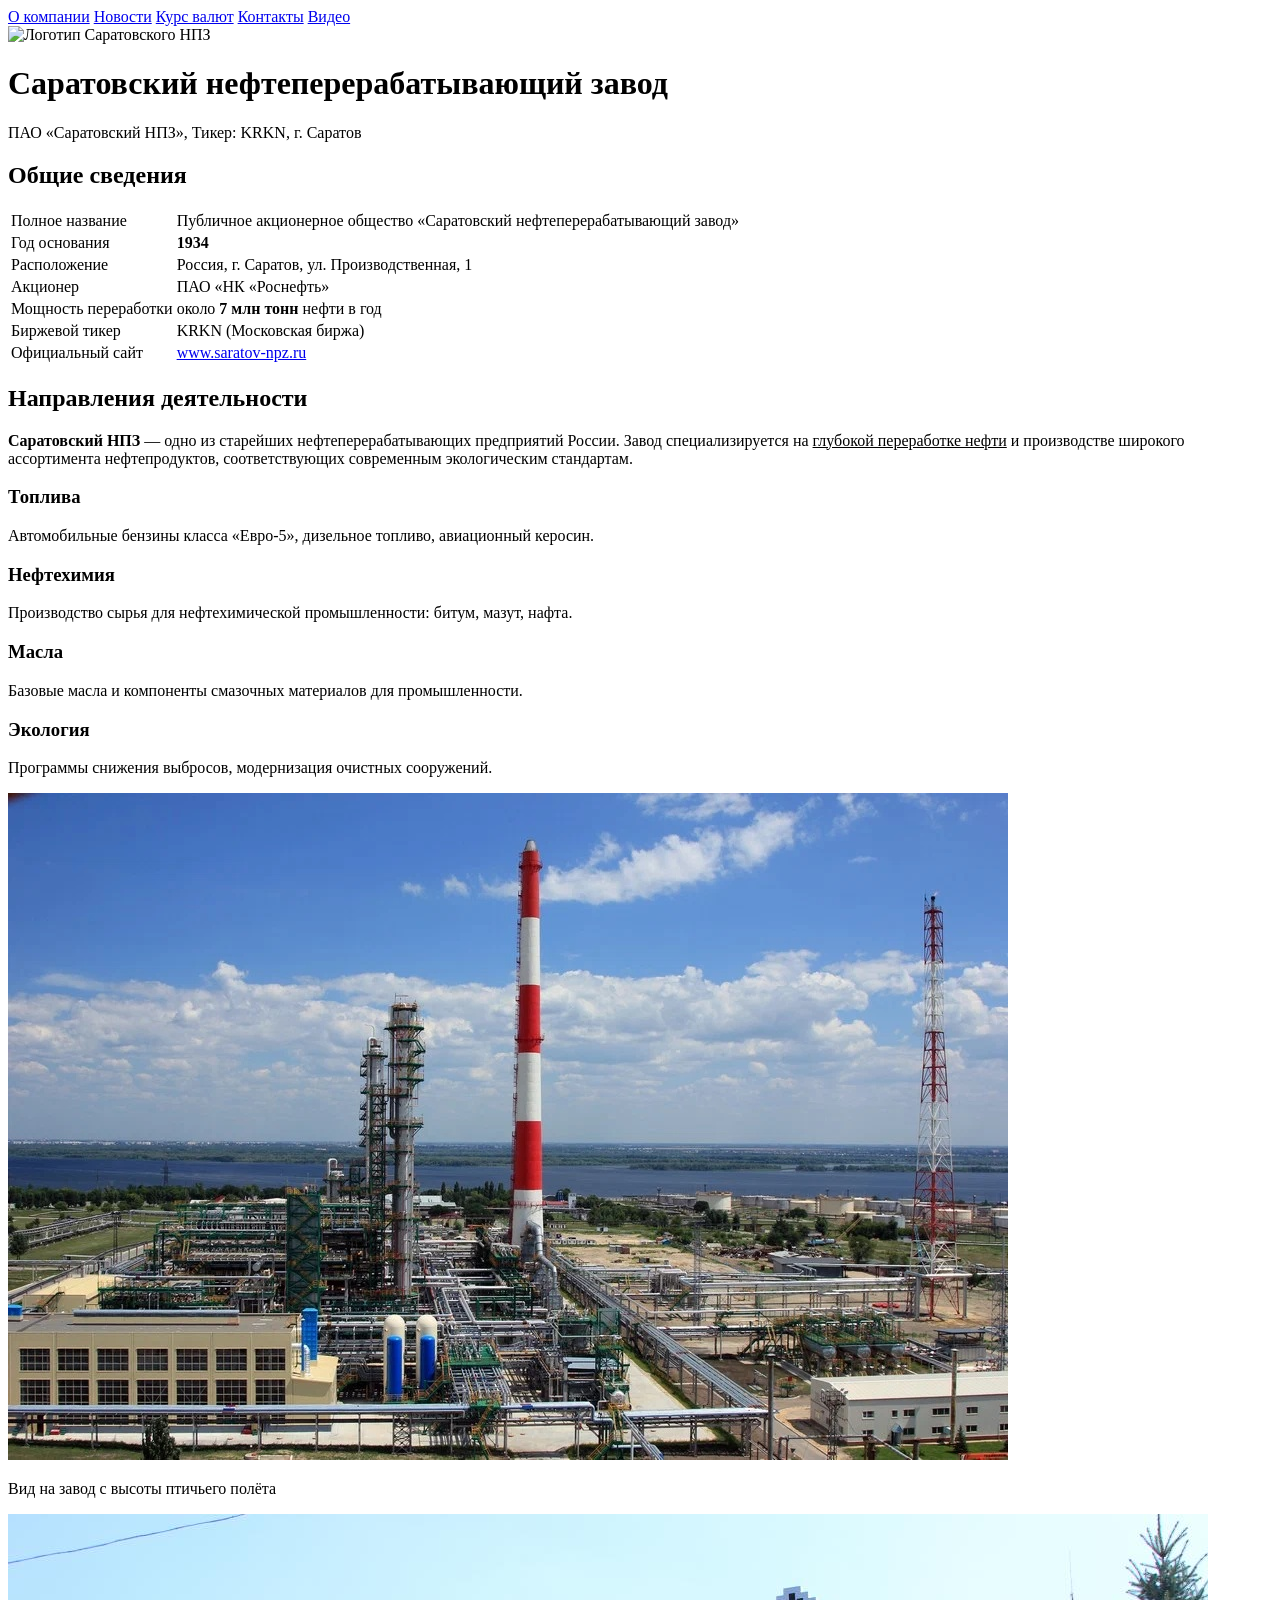
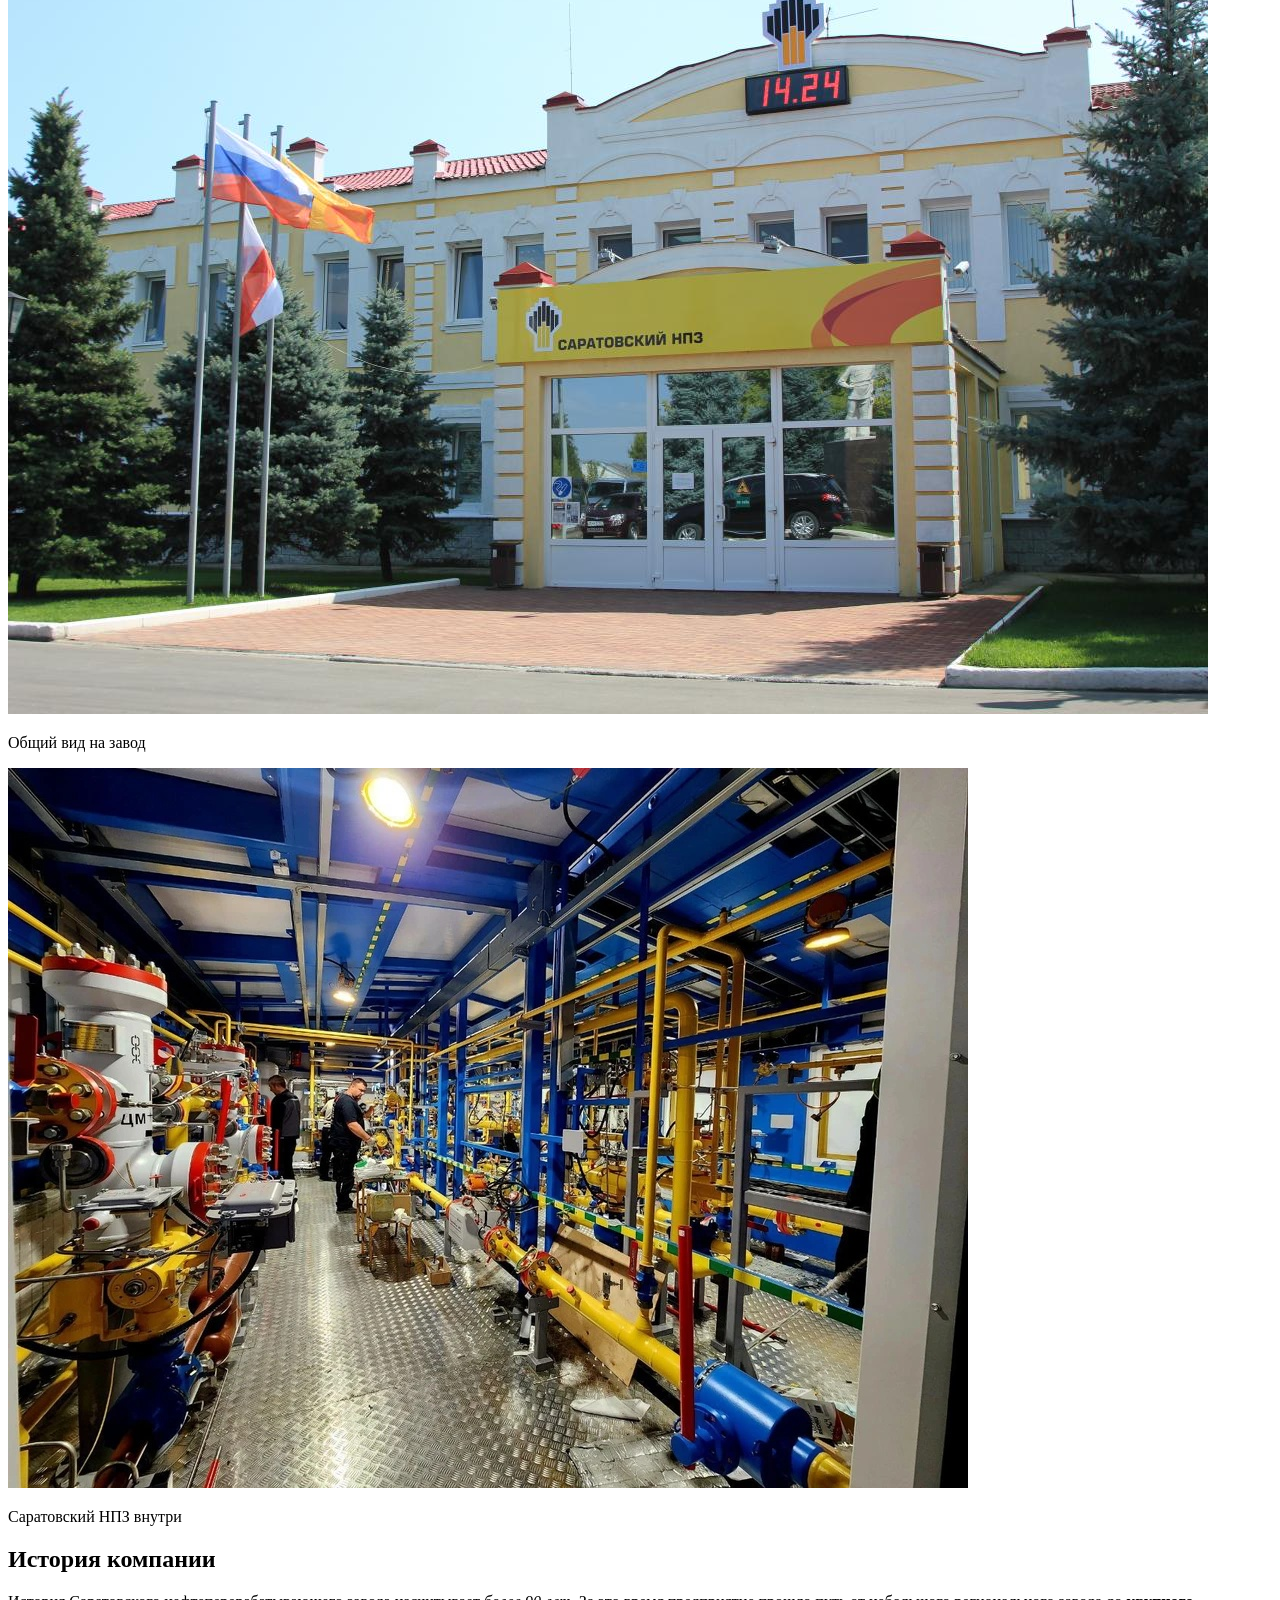
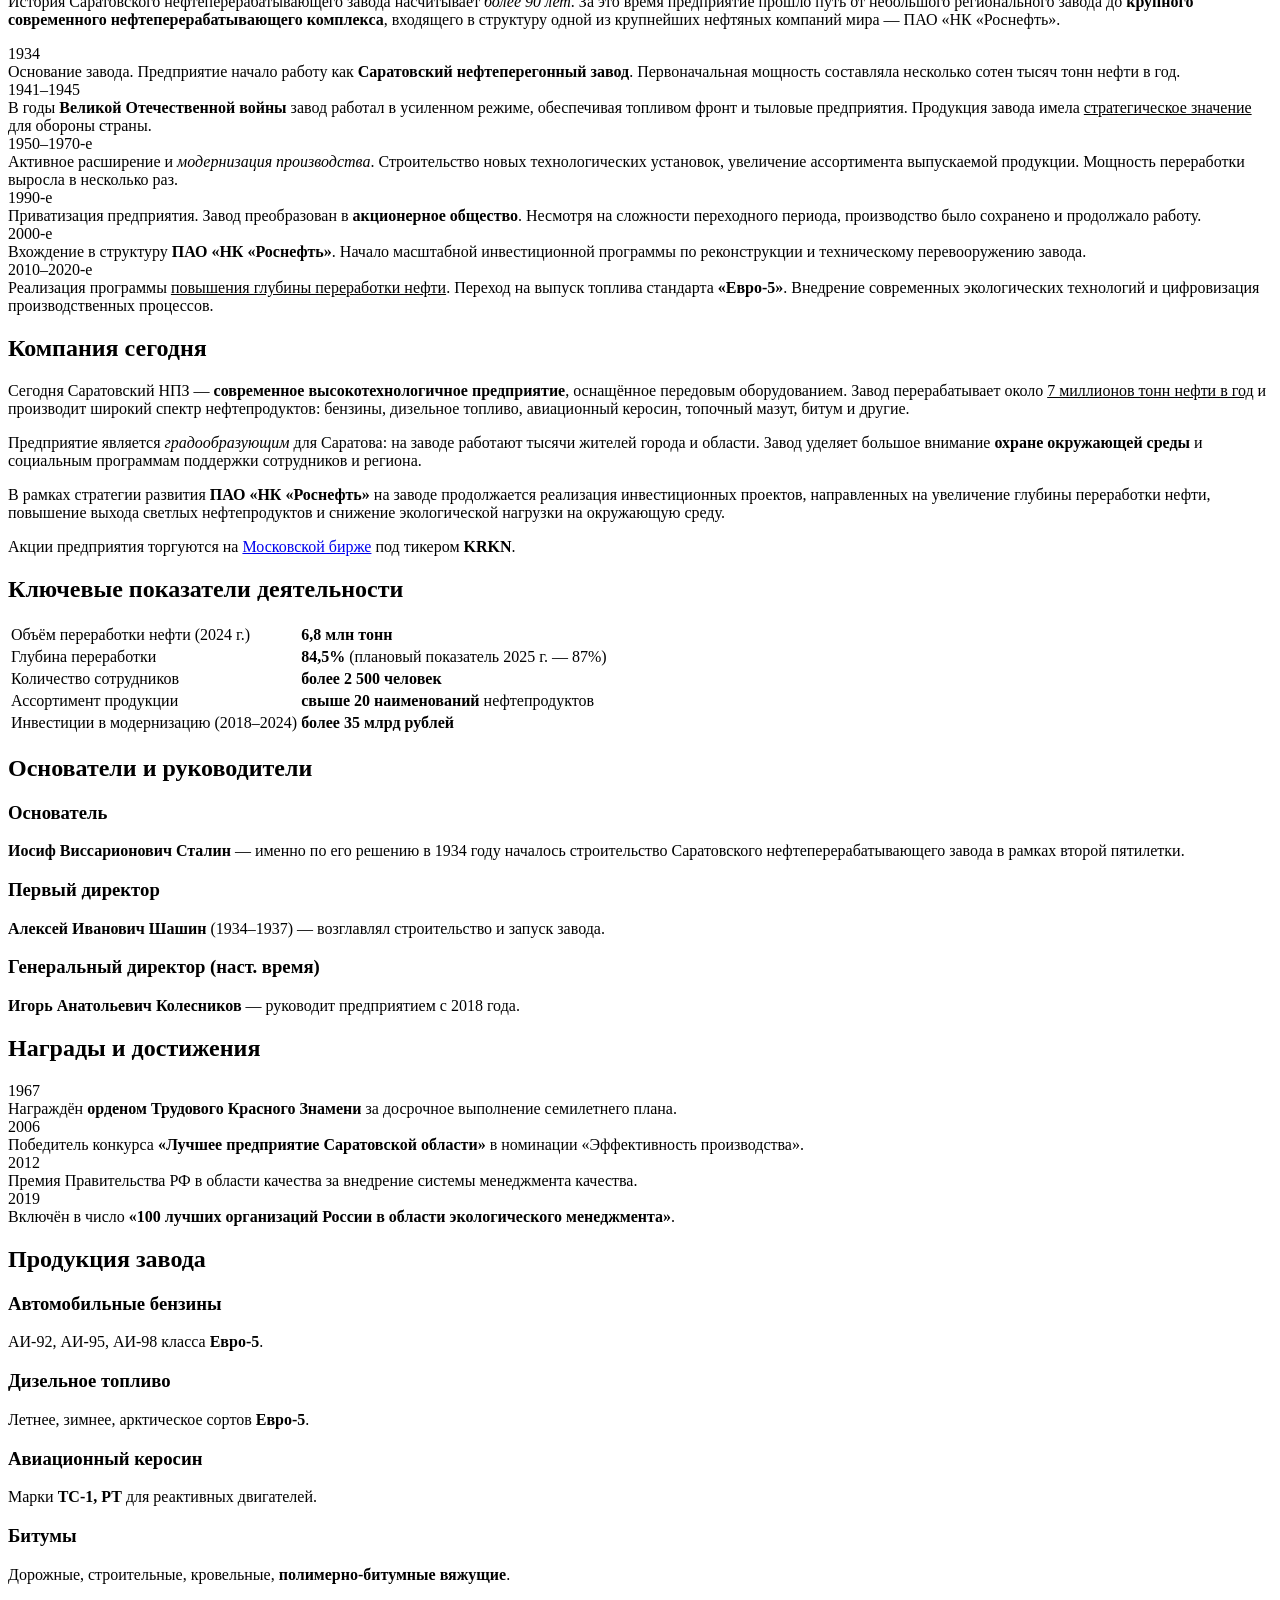
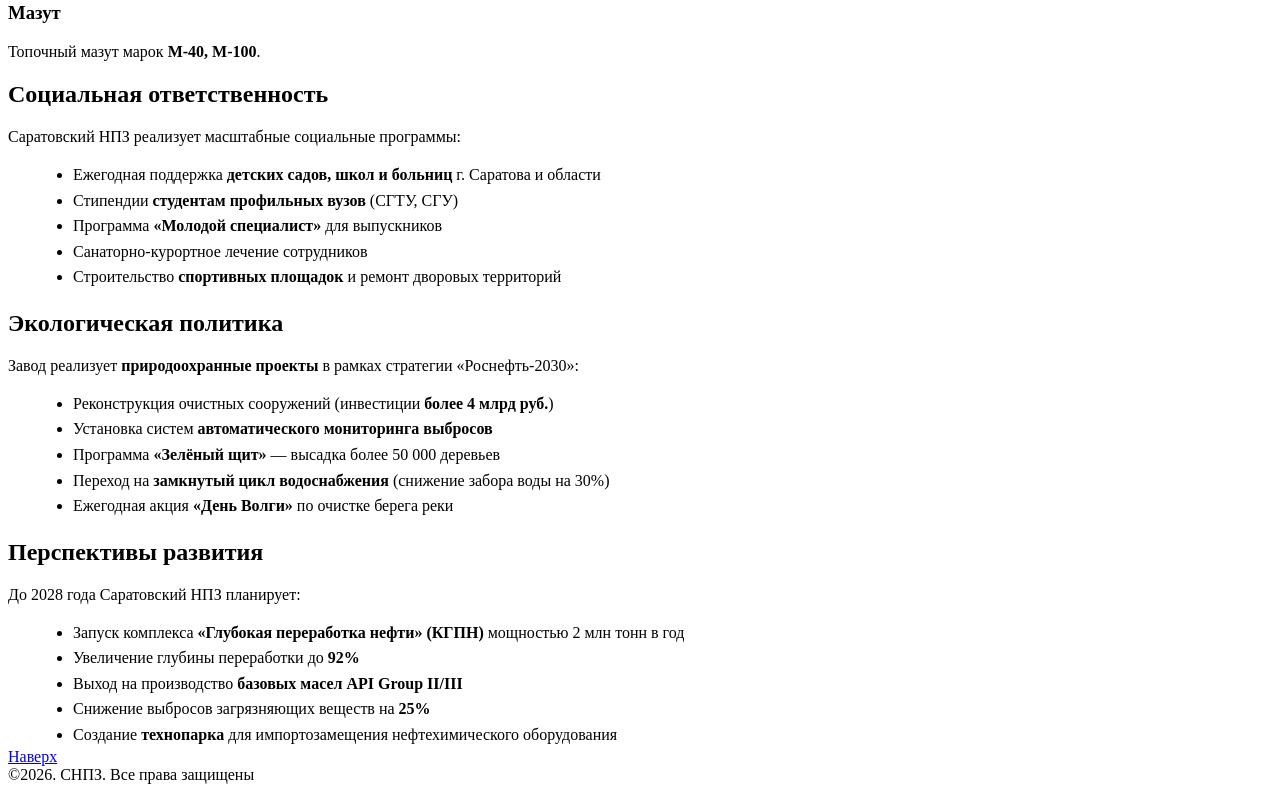
==== index.html @ afb27541 "Страницы 'О компании'" ====
<!DOCTYPE html>
<html lang="ru">
<head>
    <meta charset="UTF-8">
    <meta name="viewport" content="width=device-width, initial-scale=1.0">
    <title>О компании | Саратовский НПЗ</title>
    <link rel="stylesheet" href="main.css">
    <link rel="shortcut icon" href="favicon.ico" type="image/x-icon">
    <link rel="icon" href="favicon-32x32.png">
    <link rel="icon" href="favicon-16x16.png">
</head>
<body>


<div class="page-wrapper">

    <nav>
        <a href="inform.html" class="active">О компании</a>
        <a href="news.html">Новости</a>
        <a href="currency.html">Курс валют</a>
        <a href="contacts.html">Контакты</a>
        <a href="video.html">Видео</a>
    </nav>

    <main>

        <div class="company-header">
            <div class="company-logo">
                <img src="https://avatars.mds.yandex.net/i?id=41784bd612f08b813d666ed66da9bac9_l-5333619-images-thumbs&n=13" alt="Логотип Саратовского НПЗ">
            </div>
            <div class="company-title">
                <h1>Саратовский нефтеперерабатывающий завод</h1>
                <p>ПАО «Саратовский НПЗ», Тикер: KRKN, г. Саратов</p>
            </div>
        </div>

        <section>
            <h2>Общие сведения</h2>
            <table class="facts-table">
                <tr>
                    <td>Полное название</td>
                    <td>Публичное акционерное общество «Саратовский нефтеперерабатывающий завод»</td>
                </tr>
                <tr>
                    <td>Год основания</td>
                    <td><strong>1934</strong></td>
                </tr>
                <tr>
                    <td>Расположение</td>
                    <td>Россия, г. Саратов, ул. Производственная, 1</td>
                </tr>
                <tr>
                    <td>Акционер</td>
                    <td>ПАО «НК «Роснефть»</td>
                </tr>
                <tr>
                    <td>Мощность переработки</td>
                    <td>около <strong>7 млн тонн</strong> нефти в год</td>
                </tr>
                <tr>
                    <td>Биржевой тикер</td>
                    <td>KRKN (Московская биржа)</td>
                </tr>
                <tr>
                    <td>Официальный сайт</td>
                    <td><a class="text-link" href="https://www.saratov-npz.ru/" target="_blank">www.saratov-npz.ru</a></td>
                </tr>
            </table>
        </section>

        <section>
            <h2>Направления деятельности</h2>
            <p>
                <strong>Саратовский НПЗ</strong> — одно из старейших нефтеперерабатывающих предприятий России.
                Завод специализируется на <u>глубокой переработке нефти</u> и производстве широкого
                ассортимента нефтепродуктов, соответствующих современным экологическим стандартам.
            </p>
            <div class="directions">
                <div class="direction-card">
                    <h3>Топлива</h3>
                    <p>Автомобильные бензины класса «Евро-5», дизельное топливо, авиационный керосин.</p>
                </div>
                <div class="direction-card">
                    <h3>Нефтехимия</h3>
                    <p>Производство сырья для нефтехимической промышленности: битум, мазут, нафта.</p>
                </div>
                <div class="direction-card">
                    <h3>Масла</h3>
                    <p>Базовые масла и компоненты смазочных материалов для промышленности.</p>
                </div>
                <div class="direction-card">
                    <h3>Экология</h3>
                    <p>Программы снижения выбросов, модернизация очистных сооружений.</p>
                </div>
            </div>
        </section>

        <div class="photo-row">
            <div class="photo-placeholder">
                <img src="вид_на_завод.jpg" alt="Вид на завод с высоты птичьего полёта">
                <p>Вид на завод с высоты птичьего полёта</p>
            </div>
            <div class="photo-placeholder">
                <img src="общий_вид_на_завод.jpg" alt="Общий вид на завод">
                <p>Общий вид на завод</p>
            </div>
            <div class="photo-placeholder">
                <img src="НПЗ_внутри.jpg" alt="Саратовский НПЗ внутри">
                <p>Саратовский НПЗ внутри</p>
            </div>
        </div>

        <section>
            <h2>История компании</h2>
            <p>
                История Саратовского нефтеперерабатывающего завода насчитывает <em>более 90 лет</em>.
                За это время предприятие прошло путь от небольшого регионального завода до
                <strong>крупного современного нефтеперерабатывающего комплекса</strong>, входящего
                в структуру одной из крупнейших нефтяных компаний мира — ПАО «НК «Роснефть».
            </p>

            <div class="timeline">
                <div class="timeline-item">
                    <div class="timeline-year">1934</div>
                    <div class="timeline-text">
                        Основание завода. Предприятие начало работу как <strong>Саратовский
                        нефтеперегонный завод</strong>. Первоначальная мощность составляла
                        несколько сотен тысяч тонн нефти в год.
                    </div>
                </div>
                <div class="timeline-item">
                    <div class="timeline-year">1941–1945</div>
                    <div class="timeline-text">
                        В годы <strong>Великой Отечественной войны</strong> завод работал в усиленном
                        режиме, обеспечивая топливом фронт и тыловые предприятия. Продукция завода
                        имела <u>стратегическое значение</u> для обороны страны.
                    </div>
                </div>
                <div class="timeline-item">
                    <div class="timeline-year">1950–1970-е</div>
                    <div class="timeline-text">
                        Активное расширение и <em>модернизация производства</em>. Строительство новых
                        технологических установок, увеличение ассортимента выпускаемой продукции.
                        Мощность переработки выросла в несколько раз.
                    </div>
                </div>
                <div class="timeline-item">
                    <div class="timeline-year">1990-е</div>
                    <div class="timeline-text">
                        Приватизация предприятия. Завод преобразован в <strong>акционерное общество</strong>.
                        Несмотря на сложности переходного периода, производство было сохранено
                        и продолжало работу.
                    </div>
                </div>
                <div class="timeline-item">
                    <div class="timeline-year">2000-е</div>
                    <div class="timeline-text">
                        Вхождение в структуру <strong>ПАО «НК «Роснефть»</strong>. Начало масштабной
                        инвестиционной программы по реконструкции и техническому перевооружению завода.
                    </div>
                </div>
                <div class="timeline-item">
                    <div class="timeline-year">2010–2020-е</div>
                    <div class="timeline-text">
                        Реализация программы <u>повышения глубины переработки нефти</u>. Переход
                        на выпуск топлива стандарта <strong>«Евро-5»</strong>. Внедрение современных
                        экологических технологий и цифровизация производственных процессов.
                    </div>
                </div>
            </div>
        </section>

        <section>
            <h2>Компания сегодня</h2>
            <p>
                Сегодня Саратовский НПЗ — <strong>современное высокотехнологичное предприятие</strong>,
                оснащённое передовым оборудованием. Завод перерабатывает около
                <u>7 миллионов тонн нефти в год</u> и производит широкий спектр нефтепродуктов:
                бензины, дизельное топливо, авиационный керосин, топочный мазут, битум и другие.
            </p>
            <p>
                Предприятие является <em>градообразующим</em> для Саратова: на заводе работают
                тысячи жителей города и области. Завод уделяет большое внимание
                <strong>охране окружающей среды</strong> и социальным программам поддержки сотрудников
                и региона.
            </p>
            <p>
                В рамках стратегии развития <strong>ПАО «НК «Роснефть»</strong> на заводе продолжается
                реализация инвестиционных проектов, направленных на увеличение глубины переработки нефти,
                повышение выхода светлых нефтепродуктов и снижение экологической нагрузки на
                окружающую среду.
            </p>
            <p>
                Акции предприятия торгуются на <a class="text-link" href="https://www.moex.com" target="_blank">Московской бирже</a>
                под тикером <strong>KRKN</strong>.
            </p>
        </section>

        <section>
            <h2>Ключевые показатели деятельности</h2>
            <table class="facts-table">
                <tr>
                    <td>Объём переработки нефти (2024 г.)</td>
                    <td><strong>6,8 млн тонн</strong></td>
                </tr>
                <tr>
                    <td>Глубина переработки</td>
                    <td><strong>84,5%</strong> (плановый показатель 2025 г. — 87%)</td>
                </tr>
                <tr>
                    <td>Количество сотрудников</td>
                    <td><strong>более 2 500 человек</strong></td>
                </tr>
                <tr>
                    <td>Ассортимент продукции</td>
                    <td><strong>свыше 20 наименований</strong> нефтепродуктов</td>
                </tr>
                <tr>
                    <td>Инвестиции в модернизацию (2018–2024)</td>
                    <td><strong>более 35 млрд рублей</strong></td>
                </tr>
            </table>
        </section>

        <section>
            <h2>Основатели и руководители</h2>
            <div class="directions">
                <div class="direction-card">
                    <h3>Основатель</h3>
                    <p><strong>Иосиф Виссарионович Сталин</strong> — именно по его решению в 1934 году началось строительство Саратовского нефтеперерабатывающего завода в рамках второй пятилетки.</p>
                </div>
                <div class="direction-card">
                    <h3>Первый директор</h3>
                    <p><strong>Алексей Иванович Шашин</strong> (1934–1937) — возглавлял строительство и запуск завода.</p>
                </div>
                <div class="direction-card">
                    <h3>Генеральный директор (наст. время)</h3>
                    <p><strong>Игорь Анатольевич Колесников</strong> — руководит предприятием с 2018 года.</p>
                </div>
            </div>
        </section>

        <section>
            <h2>Награды и достижения</h2>
            <div class="timeline">
                <div class="timeline-item">
                    <div class="timeline-year">1967</div>
                    <div class="timeline-text">
                        Награждён <strong>орденом Трудового Красного Знамени</strong> за досрочное выполнение семилетнего плана.
                    </div>
                </div>
                <div class="timeline-item">
                    <div class="timeline-year">2006</div>
                    <div class="timeline-text">
                        Победитель конкурса <strong>«Лучшее предприятие Саратовской области»</strong> в номинации «Эффективность производства».
                    </div>
                </div>
                <div class="timeline-item">
                    <div class="timeline-year">2012</div>
                    <div class="timeline-text">
                        Премия Правительства РФ в области качества за внедрение системы менеджмента качества.
                    </div>
                </div>
                <div class="timeline-item">
                    <div class="timeline-year">2019</div>
                    <div class="timeline-text">
                        Включён в число <strong>«100 лучших организаций России в области экологического менеджмента»</strong>.
                    </div>
                </div>
            </div>
        </section>

        <section>
            <h2>Продукция завода</h2>
            <div class="directions">
                <div class="direction-card">
                    <h3>Автомобильные бензины</h3>
                    <p>АИ-92, АИ-95, АИ-98 класса <strong>Евро-5</strong>.</p>
                </div>
                <div class="direction-card">
                    <h3>Дизельное топливо</h3>
                    <p>Летнее, зимнее, арктическое сортов <strong>Евро-5</strong>.</p>
                </div>
                <div class="direction-card">
                    <h3>Авиационный керосин</h3>
                    <p>Марки <strong>ТС-1, РТ</strong> для реактивных двигателей.</p>
                </div>
                <div class="direction-card">
                    <h3>Битумы</h3>
                    <p>Дорожные, строительные, кровельные, <strong>полимерно-битумные вяжущие</strong>.</p>
                </div>
                <div class="direction-card">
                    <h3>Мазут</h3>
                    <p>Топочный мазут марок <strong>М-40, М-100</strong>.</p>
                </div>
            </div>
        </section>

        <section>
            <h2>Социальная ответственность</h2>
            <p>
                Саратовский НПЗ реализует масштабные социальные программы:
            </p>
            <ul style="margin: 15px 0 0 25px; line-height: 1.6;">
                <li>Ежегодная поддержка <strong>детских садов, школ и больниц</strong> г. Саратова и области</li>
                <li>Стипендии <strong>студентам профильных вузов</strong> (СГТУ, СГУ)</li>
                <li>Программа <strong>«Молодой специалист»</strong> для выпускников</li>
                <li>Санаторно-курортное лечение сотрудников</li>
                <li>Строительство <strong>спортивных площадок</strong> и ремонт дворовых территорий</li>
            </ul>
        </section>

        <section>
            <h2>Экологическая политика</h2>
            <p>
                Завод реализует <strong>природоохранные проекты</strong> в рамках стратегии «Роснефть-2030»:
            </p>
            <ul style="margin: 15px 0 0 25px; line-height: 1.6;">
                <li>Реконструкция очистных сооружений (инвестиции <strong>более 4 млрд руб.</strong>)</li>
                <li>Установка систем <strong>автоматического мониторинга выбросов</strong></li>
                <li>Программа <strong>«Зелёный щит»</strong> — высадка более 50 000 деревьев</li>
                <li>Переход на <strong>замкнутый цикл водоснабжения</strong> (снижение забора воды на 30%)</li>
                <li>Ежегодная акция <strong>«День Волги»</strong> по очистке берега реки</li>
            </ul>
        </section>

        <section>
            <h2>Перспективы развития</h2>
            <p>
                До 2028 года Саратовский НПЗ планирует:
            </p>
            <ul style="margin: 15px 0 0 25px; line-height: 1.6;">
                <li>Запуск комплекса <strong>«Глубокая переработка нефти» (КГПН)</strong> мощностью 2 млн тонн в год</li>
                <li>Увеличение глубины переработки до <strong>92%</strong></li>
                <li>Выход на производство <strong>базовых масел API Group II/III</strong></li>
                <li>Снижение выбросов загрязняющих веществ на <strong>25%</strong></li>
                <li>Создание <strong>технопарка</strong> для импортозамещения нефтехимического оборудования</li>
            </ul>
        </section>
    </main>
</div>

<a id="btn-top" href="#" title="Наверх">Наверх</a>

<script>
    (function() {
        const btnTop = document.getElementById('btn-top');
        
        window.addEventListener('scroll', function() {
            if (window.scrollY > 300) {
                btnTop.classList.add('show');
            } else {
                btnTop.classList.remove('show');
            }
        });
        
        btnTop.addEventListener('click', function(e) {
            e.preventDefault();
            window.scrollTo({
                top: 0,
                behavior: 'smooth'
            });
        });
    })();
</script>

<footer> ©2026. СНПЗ. Все права защищены </footer>
</body>
</html>
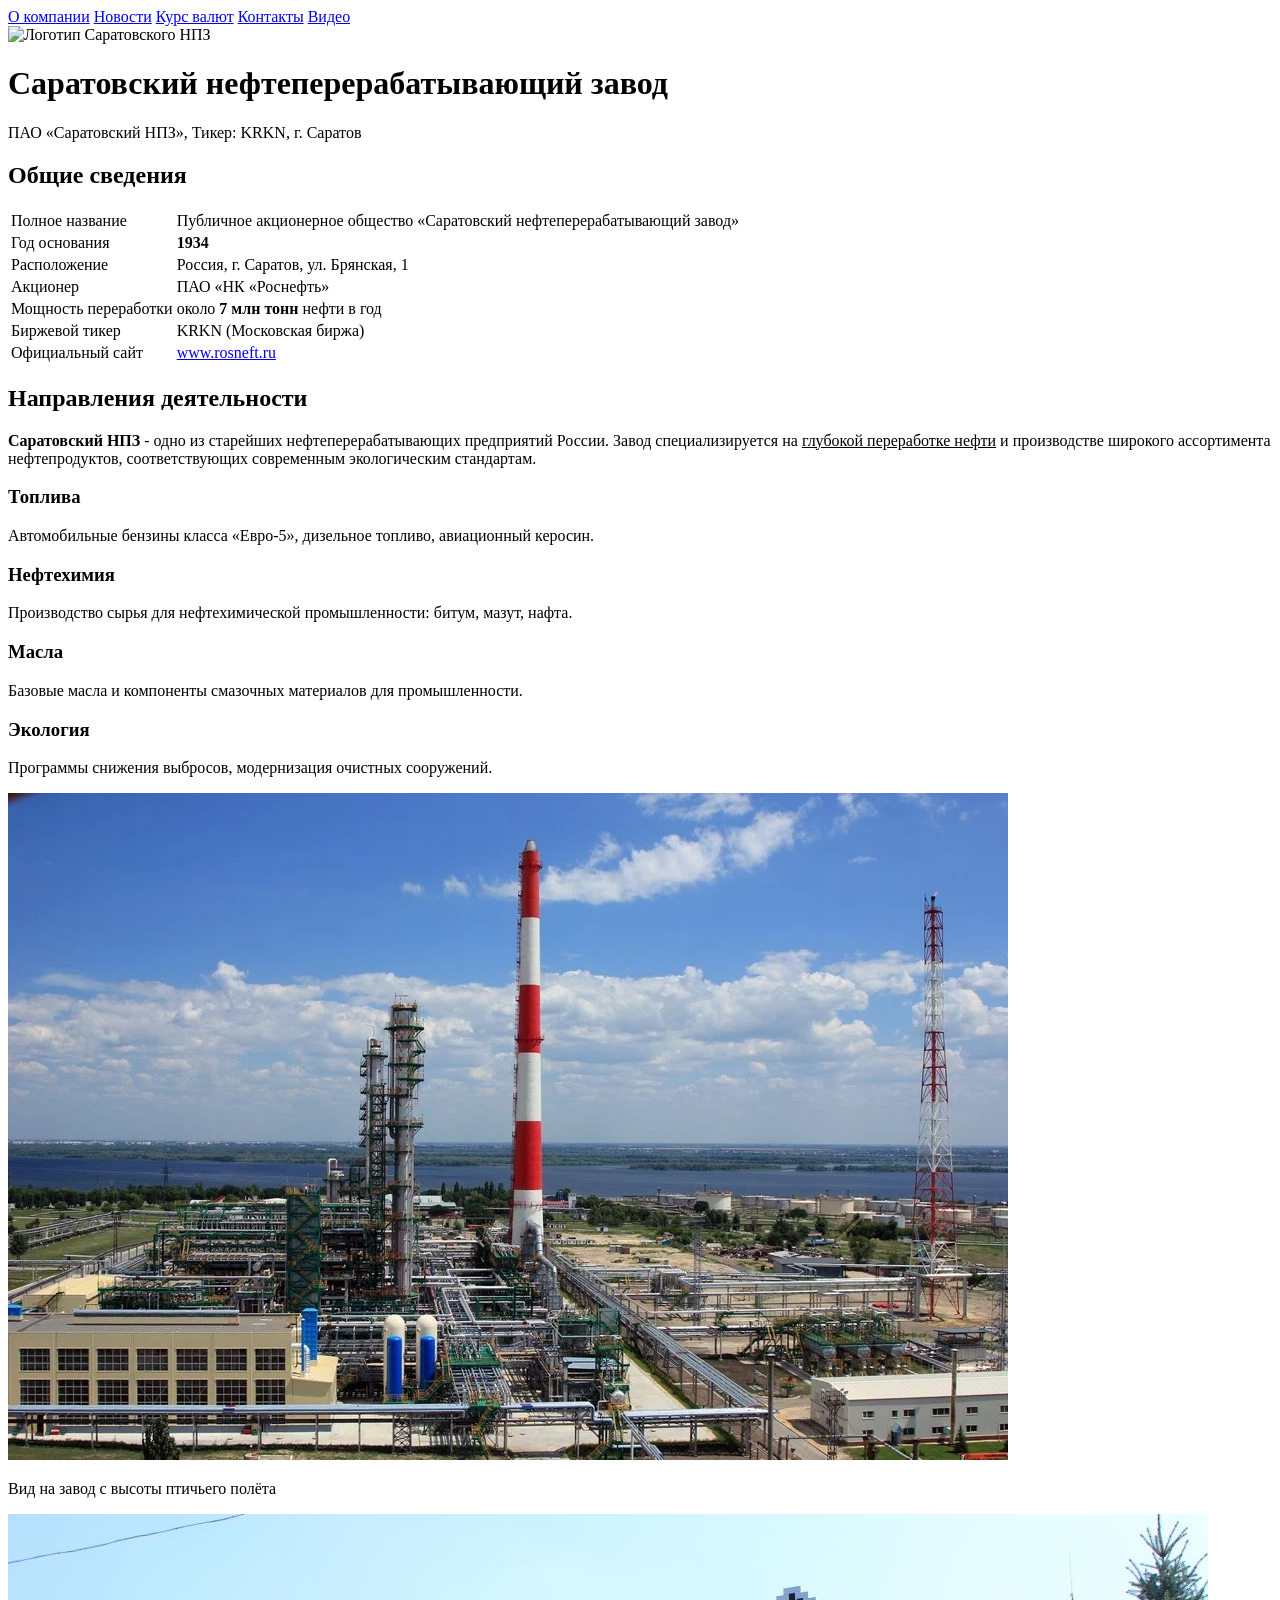
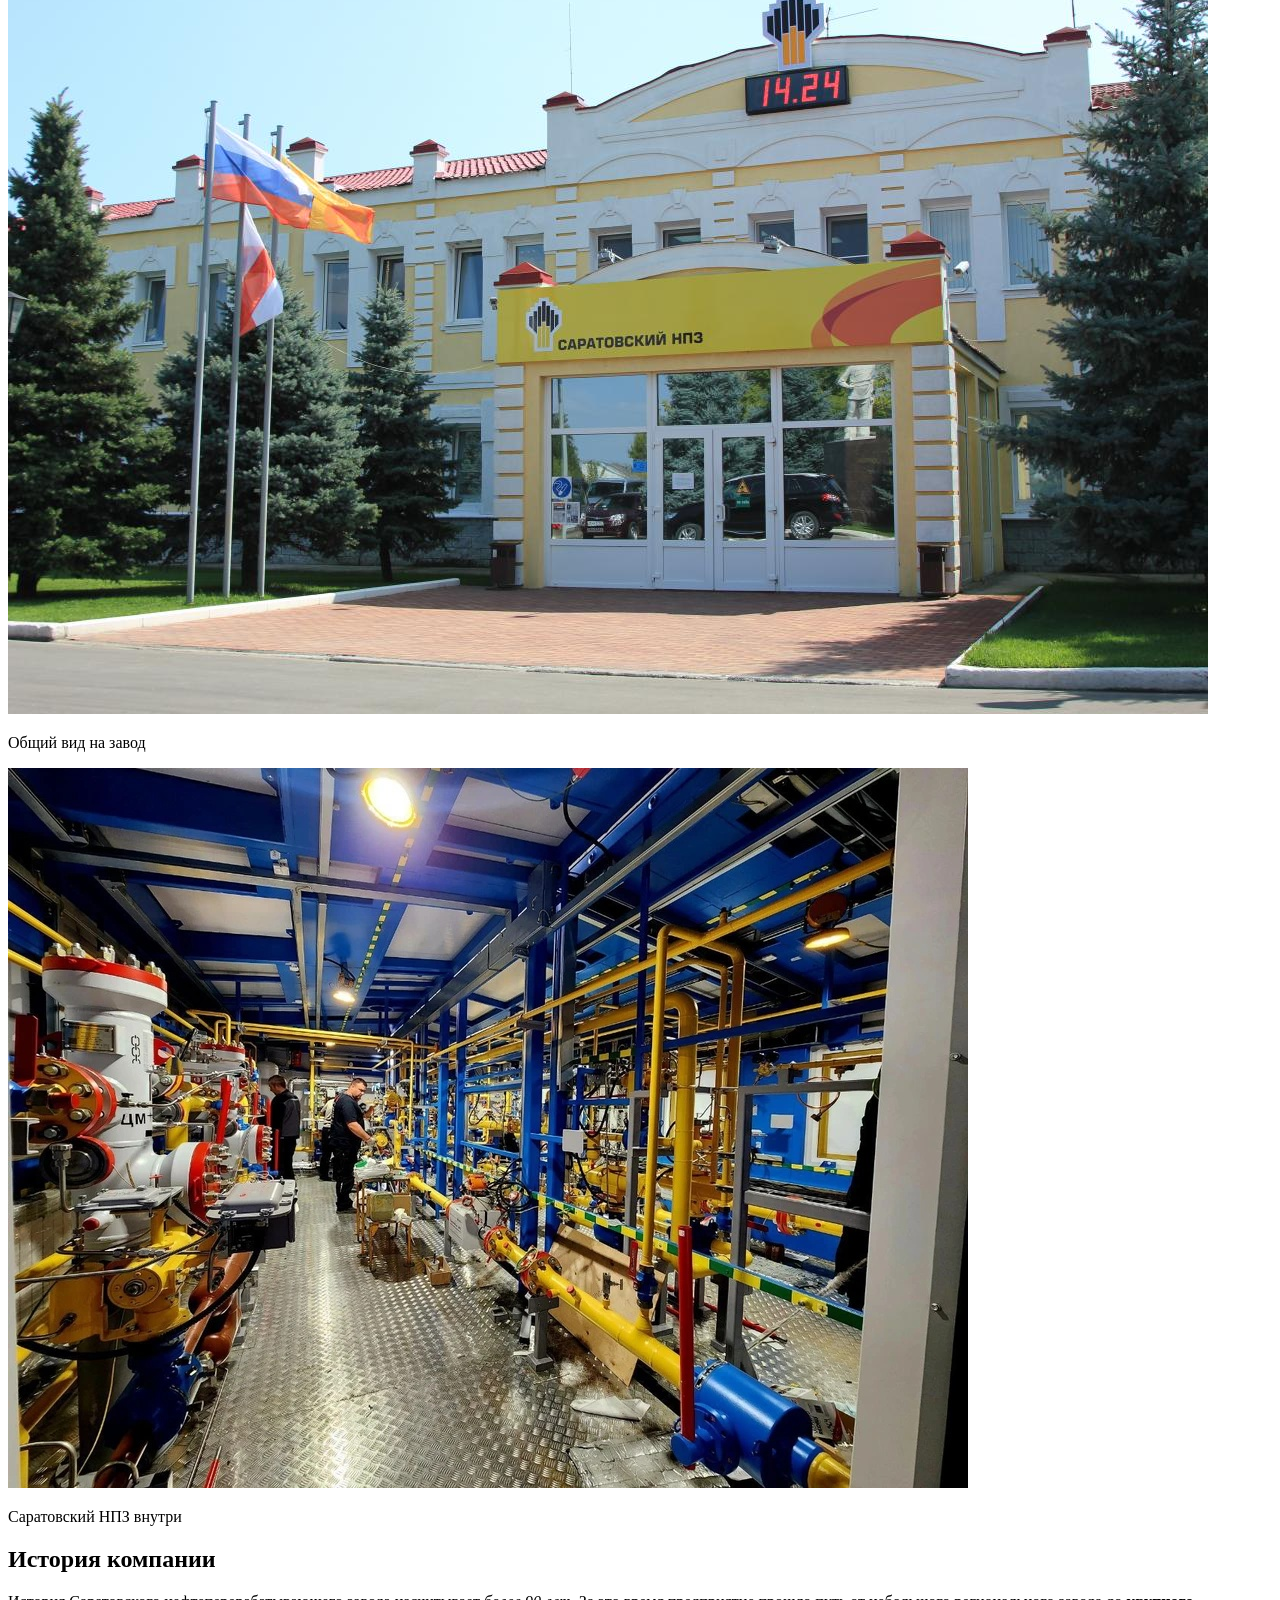
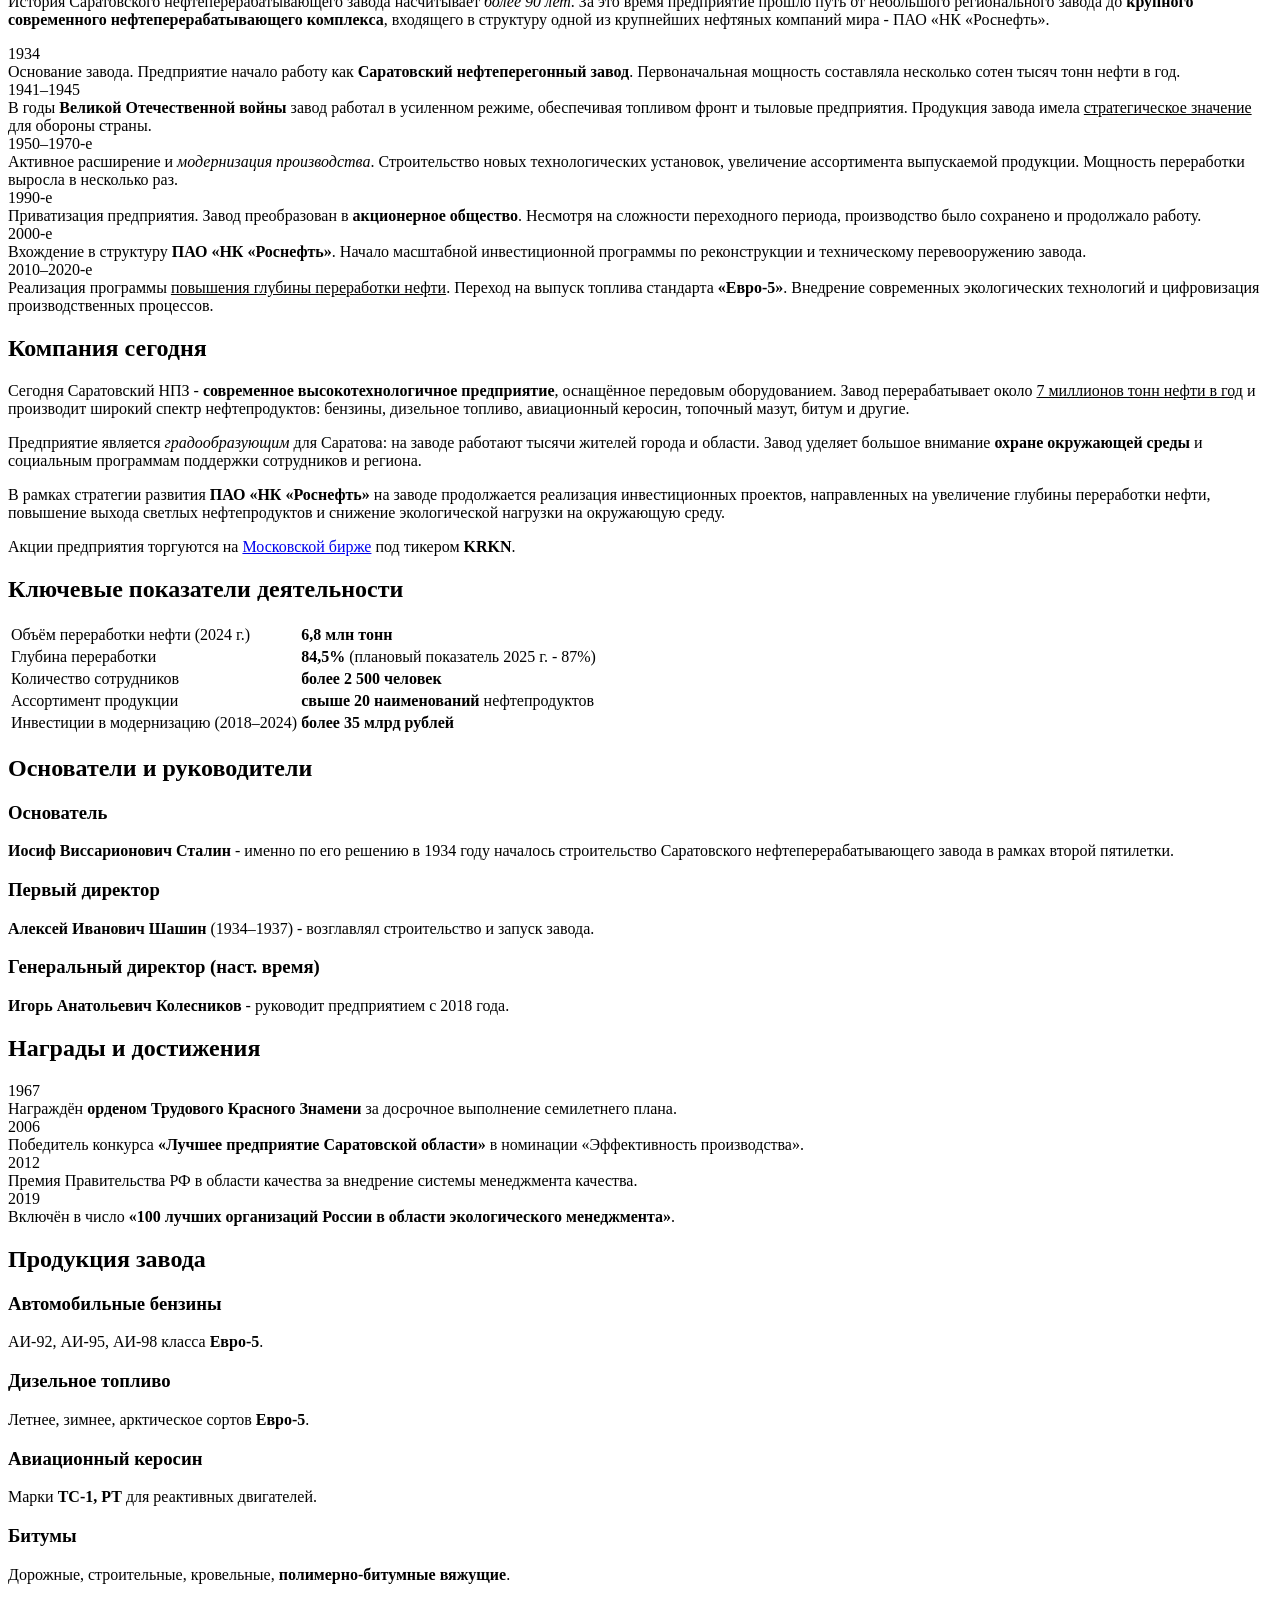
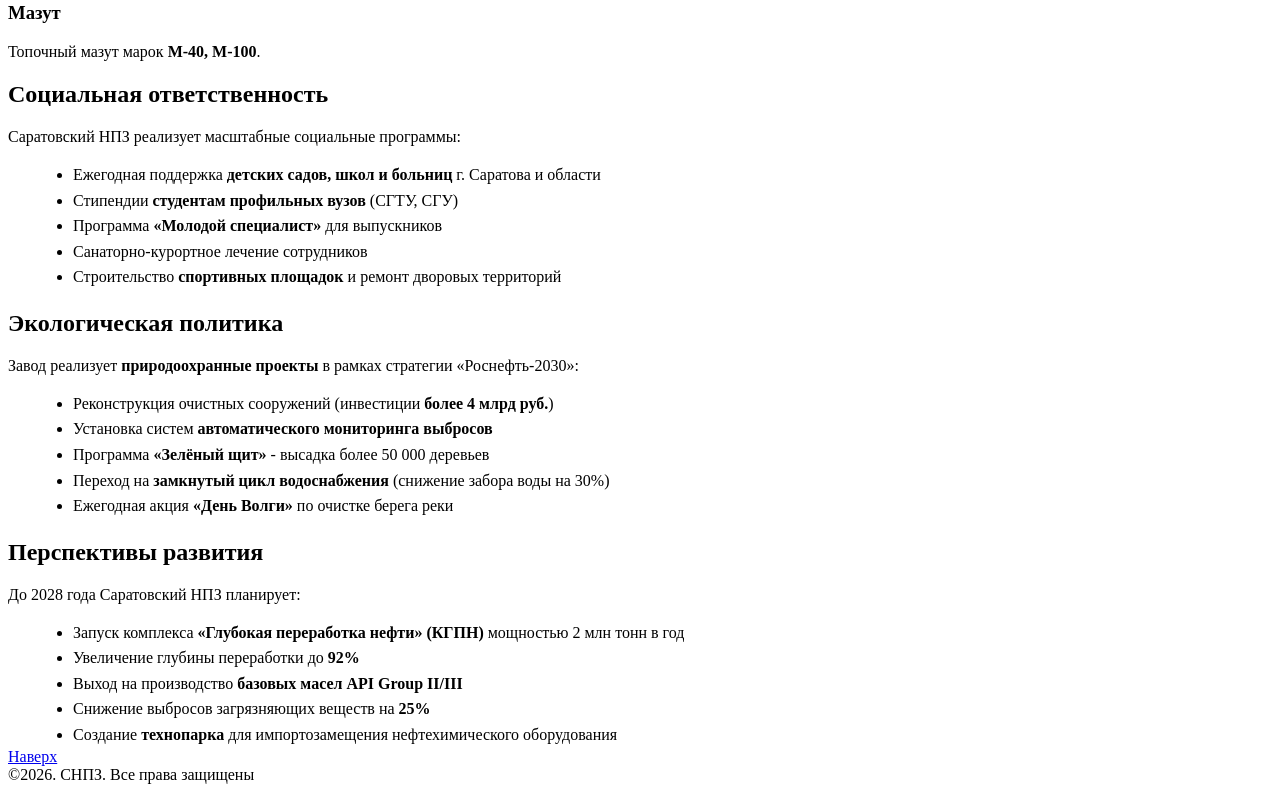
==== commit e784948a: "Правки по главной странице" ====
--- a/index.html
+++ b/index.html
@@ -3,7 +3,7 @@
 <head>
     <meta charset="UTF-8">
     <meta name="viewport" content="width=device-width, initial-scale=1.0">
-    <title>О компании | Саратовский НПЗ</title>
+    <title>ПАО "Саратовский НПЗ"</title>
     <link rel="stylesheet" href="main.css">
     <link rel="shortcut icon" href="favicon.ico" type="image/x-icon">
     <link rel="icon" href="favicon-32x32.png">
@@ -11,11 +11,10 @@
 </head>
 <body>
 
-
 <div class="page-wrapper">
 
     <nav>
-        <a href="inform.html" class="active">О компании</a>
+        <a href="index.html" class="active">О компании</a>
         <a href="news.html">Новости</a>
         <a href="currency.html">Курс валют</a>
         <a href="contacts.html">Контакты</a>
@@ -26,7 +25,7 @@
 
         <div class="company-header">
             <div class="company-logo">
-                <img src="https://avatars.mds.yandex.net/i?id=41784bd612f08b813d666ed66da9bac9_l-5333619-images-thumbs&n=13" alt="Логотип Саратовского НПЗ">
+                <img src="https://static.tildacdn.com/tild3065-3661-4637-b336-393237613962/14.jpg" alt="Логотип Саратовского НПЗ">
             </div>
             <div class="company-title">
                 <h1>Саратовский нефтеперерабатывающий завод</h1>
@@ -47,7 +46,7 @@
                 </tr>
                 <tr>
                     <td>Расположение</td>
-                    <td>Россия, г. Саратов, ул. Производственная, 1</td>
+                    <td>Россия, г. Саратов, ул. Брянская, 1</td>
                 </tr>
                 <tr>
                     <td>Акционер</td>
@@ -63,7 +62,7 @@
                 </tr>
                 <tr>
                     <td>Официальный сайт</td>
-                    <td><a class="text-link" href="https://www.saratov-npz.ru/" target="_blank">www.saratov-npz.ru</a></td>
+                    <td><a class="text-link" href="https://www.rosneft.ru/about/Glance/OperationalStructure/Pererabotka/sarnpz/" target="_blank">www.rosneft.ru</a></td>
                 </tr>
             </table>
         </section>
@@ -71,7 +70,7 @@
         <section>
             <h2>Направления деятельности</h2>
             <p>
-                <strong>Саратовский НПЗ</strong> — одно из старейших нефтеперерабатывающих предприятий России.
+                <strong>Саратовский НПЗ</strong> - одно из старейших нефтеперерабатывающих предприятий России.
                 Завод специализируется на <u>глубокой переработке нефти</u> и производстве широкого
                 ассортимента нефтепродуктов, соответствующих современным экологическим стандартам.
             </p>
@@ -116,7 +115,7 @@
                 История Саратовского нефтеперерабатывающего завода насчитывает <em>более 90 лет</em>.
                 За это время предприятие прошло путь от небольшого регионального завода до
                 <strong>крупного современного нефтеперерабатывающего комплекса</strong>, входящего
-                в структуру одной из крупнейших нефтяных компаний мира — ПАО «НК «Роснефть».
+                в структуру одной из крупнейших нефтяных компаний мира - ПАО «НК «Роснефть».
             </p>
 
             <div class="timeline">
@@ -173,7 +172,7 @@
         <section>
             <h2>Компания сегодня</h2>
             <p>
-                Сегодня Саратовский НПЗ — <strong>современное высокотехнологичное предприятие</strong>,
+                Сегодня Саратовский НПЗ - <strong>современное высокотехнологичное предприятие</strong>,
                 оснащённое передовым оборудованием. Завод перерабатывает около
                 <u>7 миллионов тонн нефти в год</u> и производит широкий спектр нефтепродуктов:
                 бензины, дизельное топливо, авиационный керосин, топочный мазут, битум и другие.
@@ -205,7 +204,7 @@
                 </tr>
                 <tr>
                     <td>Глубина переработки</td>
-                    <td><strong>84,5%</strong> (плановый показатель 2025 г. — 87%)</td>
+                    <td><strong>84,5%</strong> (плановый показатель 2025 г. - 87%)</td>
                 </tr>
                 <tr>
                     <td>Количество сотрудников</td>
@@ -227,15 +226,15 @@
             <div class="directions">
                 <div class="direction-card">
                     <h3>Основатель</h3>
-                    <p><strong>Иосиф Виссарионович Сталин</strong> — именно по его решению в 1934 году началось строительство Саратовского нефтеперерабатывающего завода в рамках второй пятилетки.</p>
+                    <p><strong>Иосиф Виссарионович Сталин</strong> - именно по его решению в 1934 году началось строительство Саратовского нефтеперерабатывающего завода в рамках второй пятилетки.</p>
                 </div>
                 <div class="direction-card">
                     <h3>Первый директор</h3>
-                    <p><strong>Алексей Иванович Шашин</strong> (1934–1937) — возглавлял строительство и запуск завода.</p>
+                    <p><strong>Алексей Иванович Шашин</strong> (1934–1937) - возглавлял строительство и запуск завода.</p>
                 </div>
                 <div class="direction-card">
                     <h3>Генеральный директор (наст. время)</h3>
-                    <p><strong>Игорь Анатольевич Колесников</strong> — руководит предприятием с 2018 года.</p>
+                    <p><strong>Игорь Анатольевич Колесников</strong> - руководит предприятием с 2018 года.</p>
                 </div>
             </div>
         </section>
@@ -318,7 +317,7 @@
             <ul style="margin: 15px 0 0 25px; line-height: 1.6;">
                 <li>Реконструкция очистных сооружений (инвестиции <strong>более 4 млрд руб.</strong>)</li>
                 <li>Установка систем <strong>автоматического мониторинга выбросов</strong></li>
-                <li>Программа <strong>«Зелёный щит»</strong> — высадка более 50 000 деревьев</li>
+                <li>Программа <strong>«Зелёный щит»</strong> - высадка более 50 000 деревьев</li>
                 <li>Переход на <strong>замкнутый цикл водоснабжения</strong> (снижение забора воды на 30%)</li>
                 <li>Ежегодная акция <strong>«День Волги»</strong> по очистке берега реки</li>
             </ul>
@@ -365,5 +364,6 @@
 </script>
 
 <footer> ©2026. СНПЗ. Все права защищены </footer>
+
 </body>
-</html>+</html>
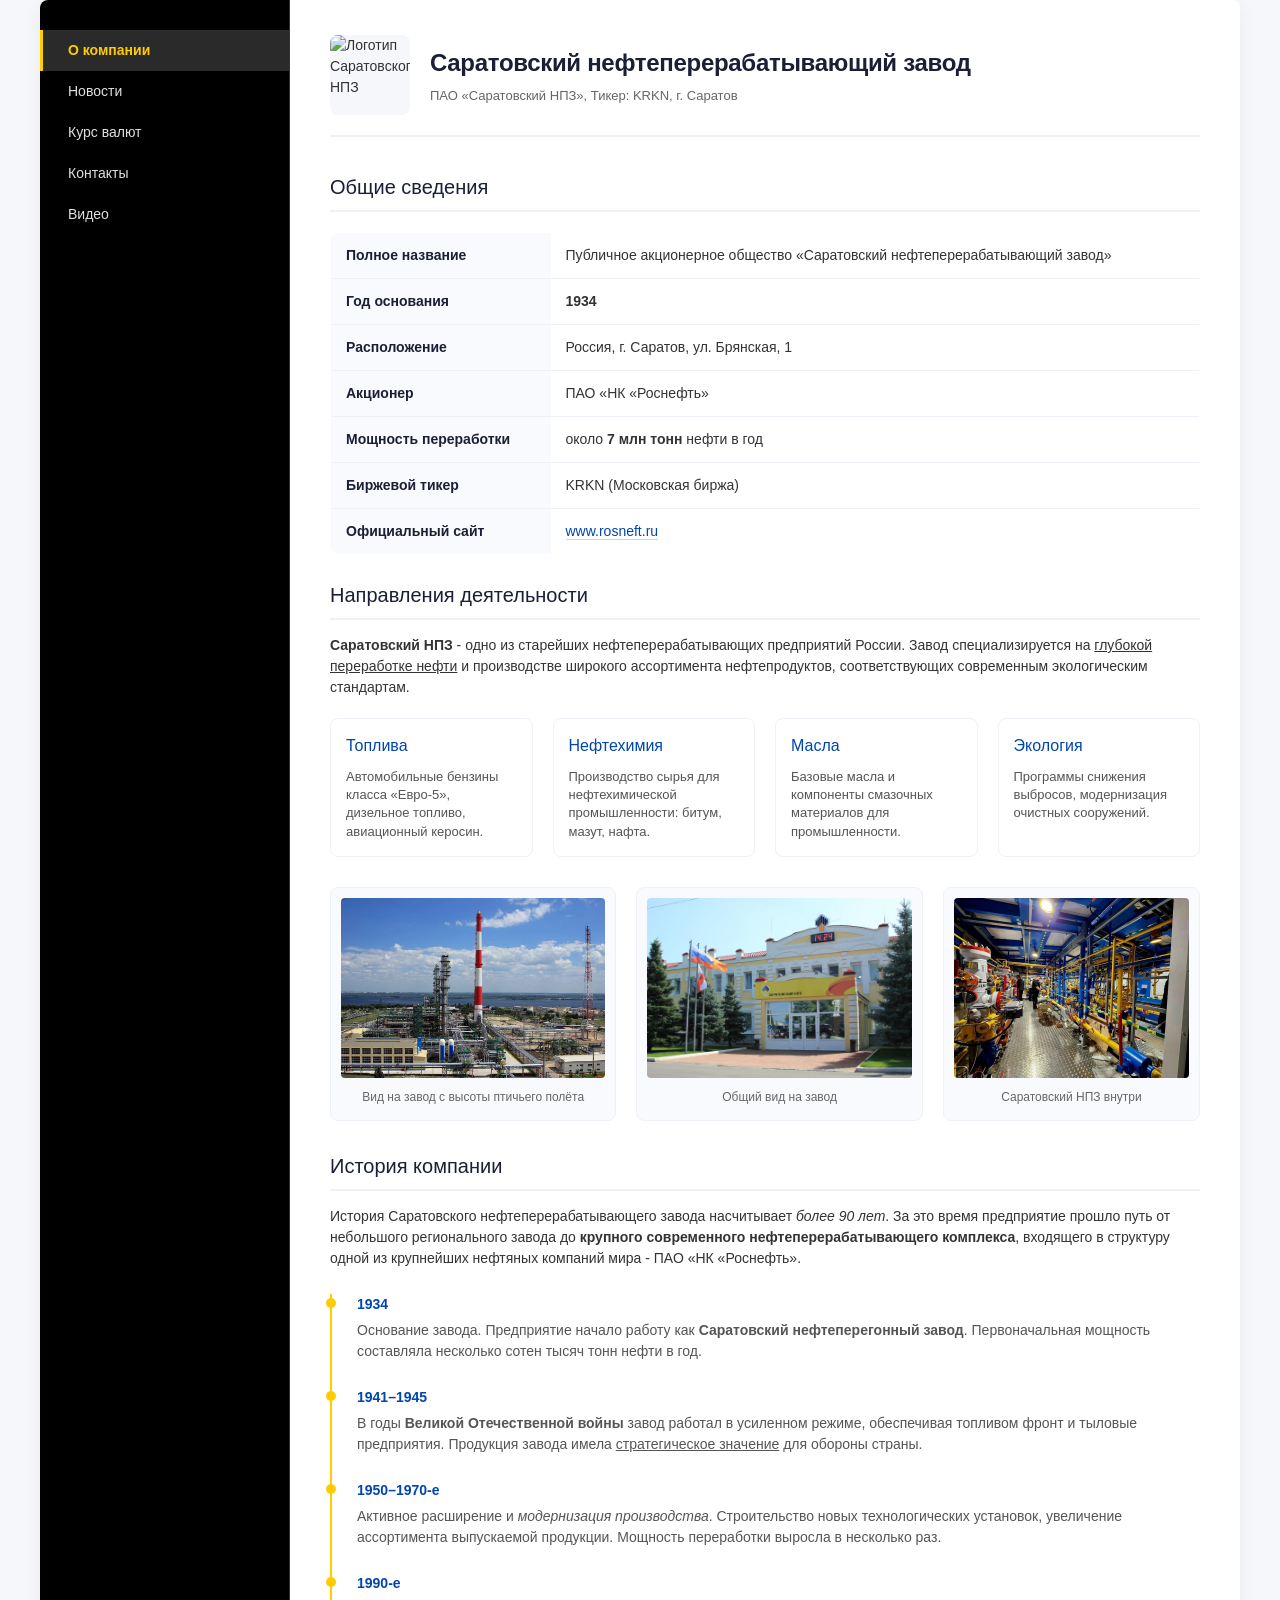
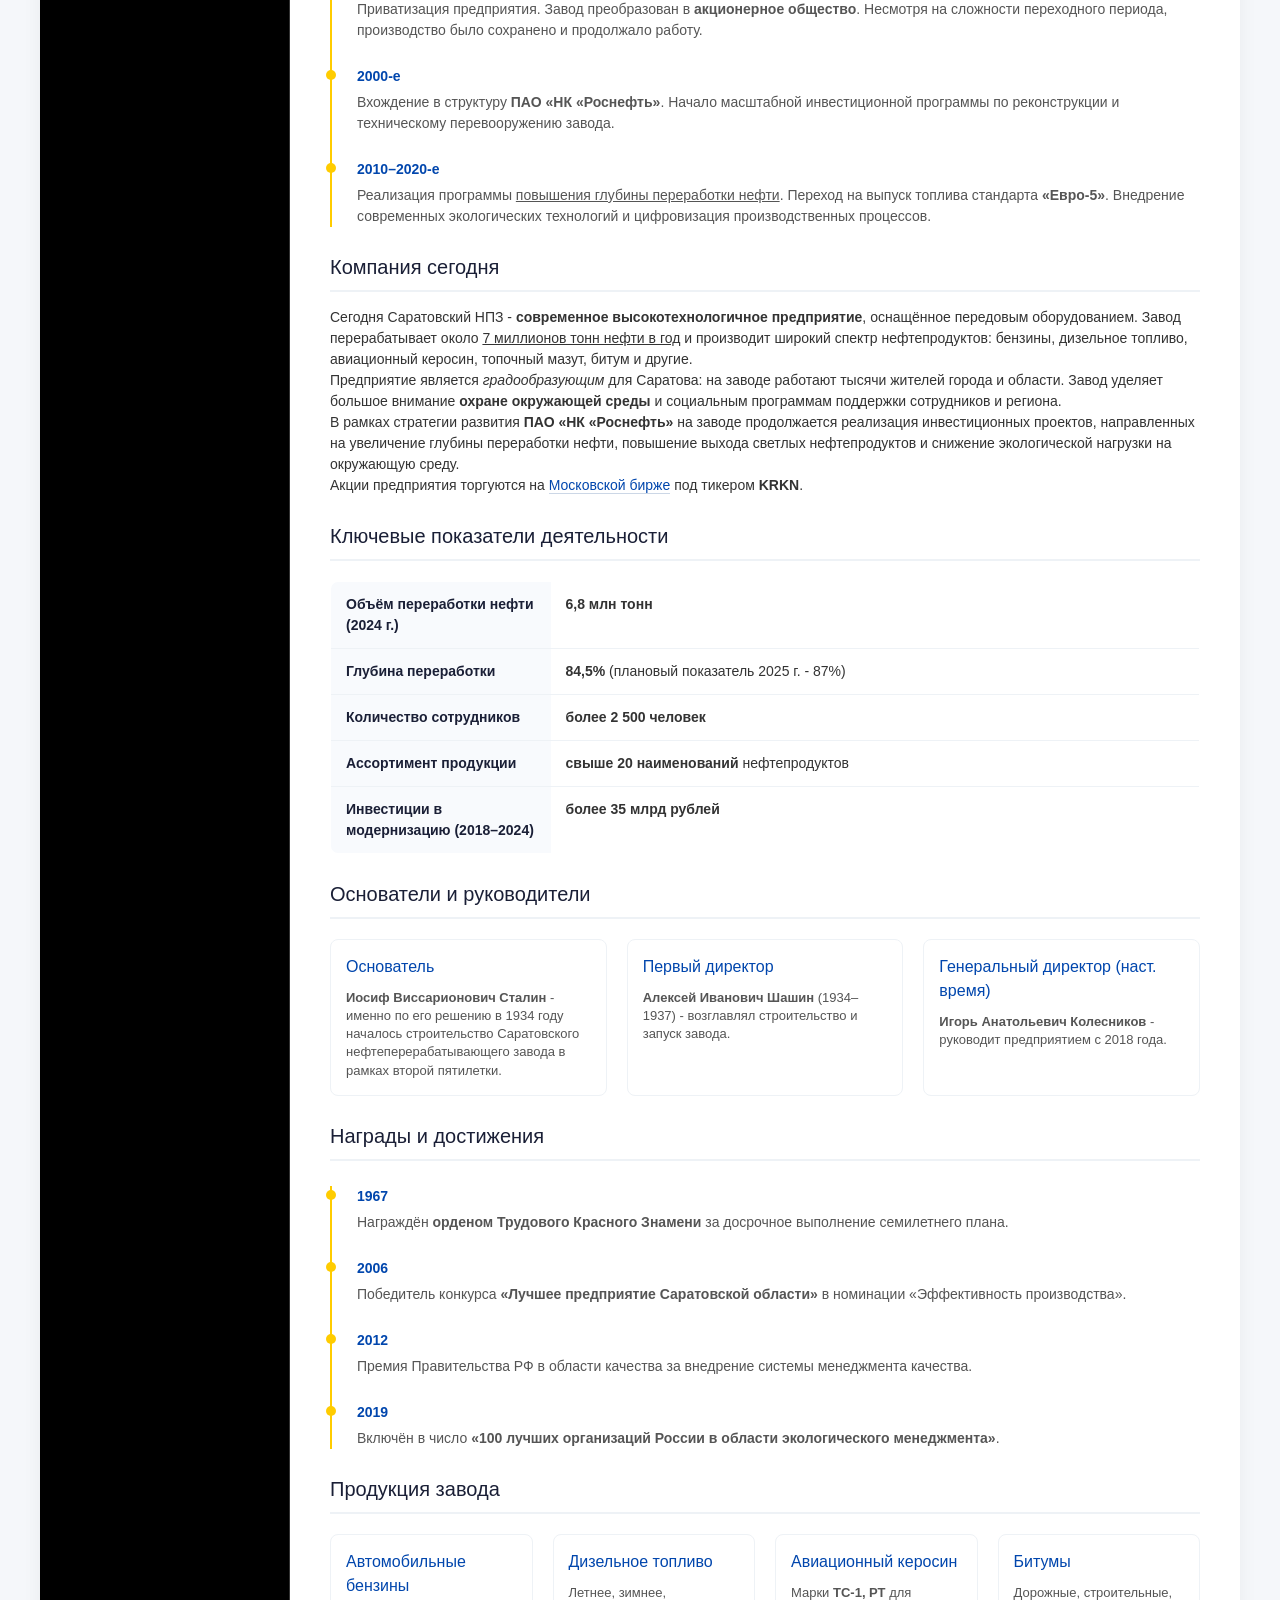
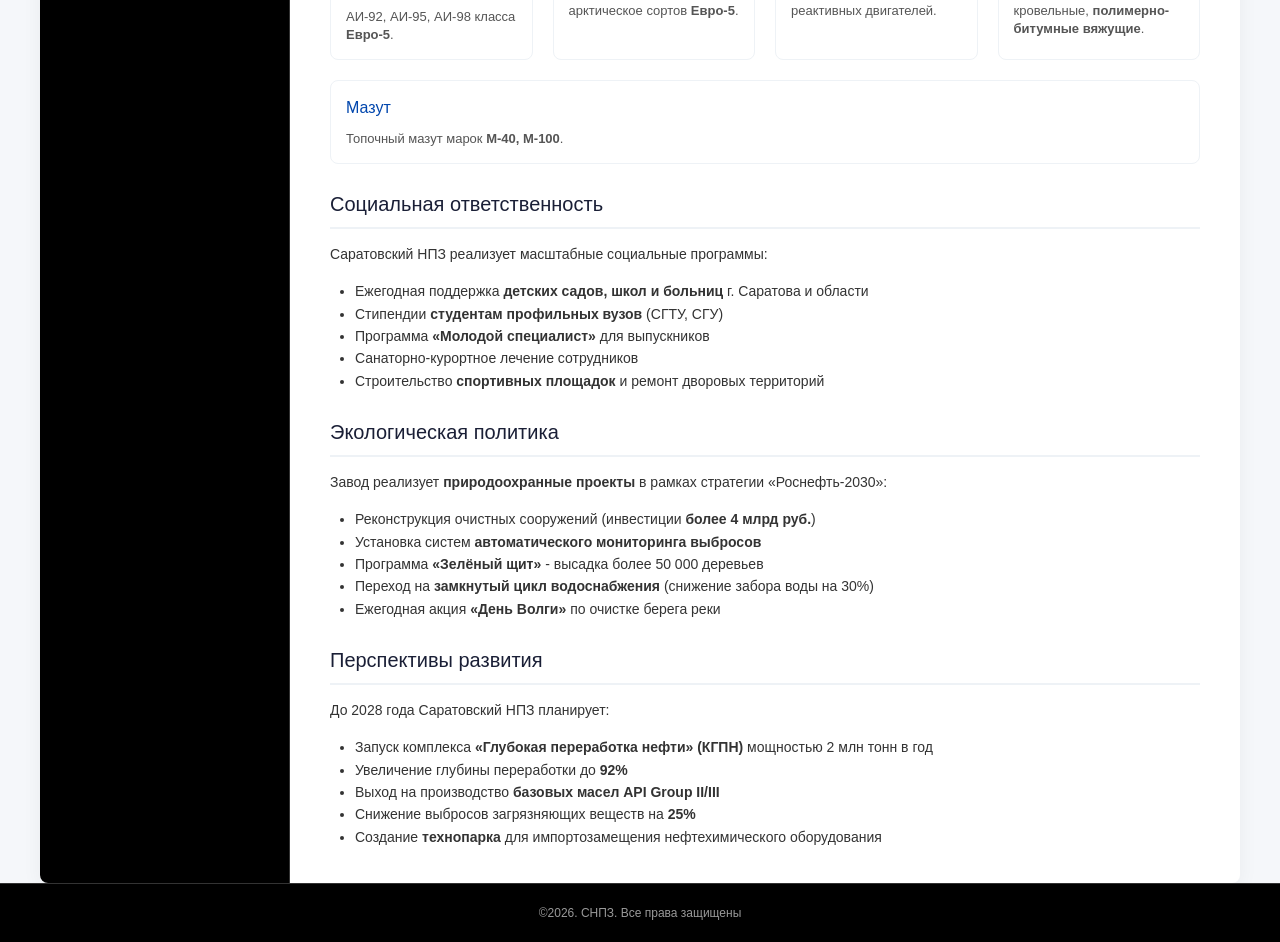
==== commit dba3b702: "Правки по главной странице" ====
--- a/index.html
+++ b/index.html
@@ -8,6 +8,19 @@
     <link rel="shortcut icon" href="favicon.ico" type="image/x-icon">
     <link rel="icon" href="favicon-32x32.png">
     <link rel="icon" href="favicon-16x16.png">
+    <script>
+        (function() {
+            var btnTop = document.getElementById('btn-top');
+            if (btnTop) {
+                btnTop.style.opacity = '1';
+                btnTop.style.visibility = 'visible';
+                btnTop.addEventListener('click', function(e) {
+                    e.preventDefault();
+                    window.scrollTo({ top: 0, behavior: 'smooth' });
+                });
+            }
+        })();
+    </script>
 </head>
 <body>
 
@@ -341,29 +354,7 @@
 
 <a id="btn-top" href="#" title="Наверх">Наверх</a>
 
-<script>
-    (function() {
-        const btnTop = document.getElementById('btn-top');
-        
-        window.addEventListener('scroll', function() {
-            if (window.scrollY > 300) {
-                btnTop.classList.add('show');
-            } else {
-                btnTop.classList.remove('show');
-            }
-        });
-        
-        btnTop.addEventListener('click', function(e) {
-            e.preventDefault();
-            window.scrollTo({
-                top: 0,
-                behavior: 'smooth'
-            });
-        });
-    })();
-</script>
-
 <footer> ©2026. СНПЗ. Все права защищены </footer>
 
 </body>
-</html>
+</html>
--- a/main.css
+++ b/main.css
@@ -0,0 +1,754 @@
+* {
+    margin: 0;
+    padding: 0;
+    box-sizing: border-box;
+}
+
+body {
+    font-family: 'Roboto', 'Arial', Helvetica, sans-serif;
+    background-color: #f5f7fa;
+    color: #333333;
+    font-size: 14px;
+    line-height: 1.5;
+    display: flex;
+    flex-direction: column;
+    min-height: 100vh;
+}
+
+.page-wrapper {
+    display: flex;
+    max-width: 1200px;
+    margin: 0 auto;
+    background-color: white;
+    box-shadow: 0 5px 20px rgba(0,0,0,0.05);
+    border-radius: 8px;
+    overflow: hidden;
+    width: 100%;
+    flex: 1;
+}
+
+.sidebar {
+    width: 260px;
+    background-color: black;
+    border-right: 1px solid #333333;
+    padding: 30px 0;
+    min-height: 100vh;
+    display: flex;
+    flex-direction: column;
+}
+
+.logo-area {
+    text-align: center;
+    padding: 0 20px 20px 20px;
+    margin-bottom: 20px;
+    border-bottom: 1px solid #333333;
+}
+
+.logo-area img {
+    max-width: 100%;
+    height: auto;
+    max-height: 80px;
+}
+
+.menu {
+    list-style: none;
+    padding: 0;
+}
+
+.menu li {
+    margin-bottom: 5px;
+}
+
+.nav-link {
+    display: block;
+    padding: 10px 25px;
+    color: #e0e0e0;
+    text-decoration: none;
+    font-size: 14px;
+    font-weight: 500;
+    border-left: 3px solid transparent;
+    transition: all 0.2s ease;
+}
+
+.nav-link:hover {
+    background-color: #2a2a2a;
+    color: #ffcc00;
+    border-left-color: #ffcc00;
+}
+
+.nav-link.active {
+    background-color: #2a2a2a;
+    color: #ffcc00;
+    border-left-color: #ffcc00;
+    font-weight: 600;
+}
+
+.content {
+    flex: 1;
+    padding: 35px 40px;
+    background-color: white;
+}
+
+nav {
+    width: 250px;
+    background-color: black;
+    border-right: 1px solid #333333;
+    padding: 30px 0;
+}
+
+nav a {
+    display: block;
+    padding: 10px 25px;
+    color: #e0e0e0;
+    text-decoration: none;
+    font-size: 14px;
+    font-weight: 500;
+    border-left: 3px solid transparent;
+    transition: all 0.2s ease;
+}
+
+nav a:hover {
+    background-color: #2a2a2a;
+    color: #ffcc00;
+    border-left-color: #ffcc00;
+}
+
+nav a.active {
+    background-color: #2a2a2a;
+    color: #ffcc00;
+    border-left-color: #ffcc00;
+    font-weight: 600;
+}
+
+main {
+    flex: 1;
+    padding: 35px 40px;
+}
+
+h1 {
+    font-size: 28px;
+    color: #1a1f36;
+    margin-bottom: 8px;
+    font-weight: 600;
+    letter-spacing: -0.3px;
+}
+
+h2 {
+    font-size: 20px;
+    color: #1a1f36;
+    margin: 25px 0 15px 0;
+    padding-bottom: 8px;
+    border-bottom: 2px solid #eef2f6;
+    font-weight: 500;
+}
+
+h3 {
+    font-size: 18px;
+    color: #0146ad;
+    margin-bottom: 10px;
+    font-weight: 500;
+}
+
+footer {
+    background-color: black;
+    border-top: 1px solid #333333;
+    text-align: center;
+    padding: 20px;
+    font-size: 12px;
+    color: #999999;
+    width: 100%;
+}
+
+.company-header {
+    display: flex;
+    align-items: center;
+    gap: 20px;
+    margin-bottom: 35px;
+    padding-bottom: 20px;
+    border-bottom: 2px solid #eef2f6;
+}
+
+.company-logo {
+    width: 80px;
+    height: 80px;
+    background-color: #f5f7fa;
+    border-radius: 8px;
+    display: flex;
+    align-items: center;
+    justify-content: center;
+    overflow: hidden;
+}
+
+.company-logo img {
+    width: 100%;
+    height: 100%;
+    object-fit: contain;
+}
+
+.company-title h1 {
+    font-size: 24px;
+    margin-bottom: 5px;
+}
+
+.company-title p {
+    font-size: 13px;
+    color: #666666;
+}
+
+.facts-table {
+    width: 100%;
+    border-collapse: collapse;
+    margin: 20px 0;
+    font-size: 14px;
+    background-color: white;
+    border: 1px solid #eef2f6;
+    border-radius: 8px;
+    overflow: hidden;
+}
+
+.facts-table td {
+    padding: 12px 15px;
+    border-bottom: 1px solid #eef2f6;
+    vertical-align: top;
+}
+
+.facts-table tr:last-child td {
+    border-bottom: none;
+}
+
+.facts-table td:first-child {
+    background-color: #f8fafd;
+    width: 220px;
+    font-weight: 600;
+    color: #1a1f36;
+}
+
+.directions {
+    display: flex;
+    gap: 20px;
+    flex-wrap: wrap;
+    margin: 20px 0;
+}
+
+.direction-card {
+    background-color: white;
+    border: 1px solid #eef2f6;
+    border-radius: 8px;
+    padding: 15px;
+    flex: 1;
+    min-width: 160px;
+    transition: box-shadow 0.2s;
+}
+
+.direction-card:hover {
+    box-shadow: 0 5px 15px rgba(0,0,0,0.05);
+}
+
+.direction-card h3 {
+    font-size: 16px;
+    color: #0146ad;
+    margin-bottom: 10px;
+}
+
+.direction-card p {
+    font-size: 13px;
+    color: #555555;
+    line-height: 1.4;
+}
+
+.photo-row {
+    display: flex;
+    gap: 20px;
+    margin: 30px 0;
+}
+
+.photo-placeholder {
+    background-color: #f8fafd;
+    border: 1px solid #eef2f6;
+    text-align: center;
+    padding: 10px;
+    border-radius: 8px;
+}
+
+.photo-placeholder img {
+    width: 100%;
+    height: 180px;
+    object-fit: cover;
+    display: block;
+    border-radius: 4px;
+}
+
+.photo-placeholder p {
+    margin: 10px 0 4px;
+    font-size: 12px;
+    color: #666666;
+}
+
+.timeline {
+    border-left: 2px solid #ffcc00;
+    padding-left: 25px;
+    margin: 25px 0;
+}
+
+.timeline-item {
+    margin-bottom: 25px;
+    position: relative;
+}
+
+.timeline-item::before {
+    content: '';
+    position: absolute;
+    left: -31px;
+    top: 4px;
+    width: 10px;
+    height: 10px;
+    background-color: #ffcc00;
+    border-radius: 50%;
+}
+
+.timeline-year {
+    font-weight: 700;
+    color: #0146ad;
+    font-size: 14px;
+    margin-bottom: 5px;
+}
+
+.timeline-text {
+    font-size: 14px;
+    color: #555555;
+    line-height: 1.5;
+}
+
+.news-grid {
+    display: grid;
+    grid-template-columns: repeat(auto-fill, minmax(320px, 1fr));
+    gap: 25px;
+    margin: 25px 0;
+}
+
+.news-card {
+    background-color: white;
+    border: 1px solid #eef2f6;
+    border-radius: 8px;
+    padding: 20px;
+    transition: all 0.2s ease;
+}
+
+.news-card:hover {
+    box-shadow: 0 8px 20px rgba(0,0,0,0.05);
+    transform: translateY(-2px);
+}
+
+.news-date {
+    font-size: 12px;
+    color: #ffcc00;
+    font-weight: 700;
+    margin-bottom: 8px;
+}
+
+.news-title {
+    font-size: 17px;
+    font-weight: 600;
+    color: #1a1f36;
+    margin-bottom: 12px;
+    line-height: 1.4;
+}
+
+.news-preview {
+    font-size: 14px;
+    color: #555555;
+    line-height: 1.5;
+    margin-bottom: 15px;
+}
+
+.news-full {
+    font-size: 14px;
+    color: #333333;
+    line-height: 1.5;
+    display: none;
+    margin-top: 15px;
+    padding-top: 15px;
+    border-top: 1px solid #eef2f6;
+}
+
+.btn-toggle {
+    background-color: #0146ad;
+    color: white;
+    border: none;
+    padding: 8px 18px;
+    font-size: 13px;
+    cursor: pointer;
+    border-radius: 4px;
+    transition: background-color 0.2s ease;
+    font-weight: 500;
+}
+
+.btn-toggle:hover {
+    background-color: #ffcc00;
+    color: black;
+}
+
+.rate-display {
+    background-color: #f8fafd;
+    border: 1px solid #eef2f6;
+    border-radius: 8px;
+    padding: 20px 25px;
+    margin: 25px 0;
+    display: flex;
+    align-items: center;
+    gap: 20px;
+    flex-wrap: wrap;
+}
+
+.rate-flag {
+    font-size: 44px;
+}
+
+.rate-info .rate-name {
+    font-size: 14px;
+    color: #666666;
+    margin-bottom: 5px;
+}
+
+.rate-info .rate-value {
+    font-size: 28px;
+    font-weight: 700;
+    color: #1a1f36;
+}
+
+.rate-info .rate-value span {
+    font-size: 15px;
+    color: #666666;
+    font-weight: normal;
+}
+
+.rate-date {
+    font-size: 13px;
+    color: #888888;
+}
+
+.calculator {
+    background-color: white;
+    border: 1px solid #eef2f6;
+    border-radius: 8px;
+    padding: 25px;
+    margin: 25px 0;
+}
+
+.calc-row {
+    display: flex;
+    align-items: center;
+    gap: 15px;
+    margin-bottom: 20px;
+    flex-wrap: wrap;
+}
+
+.calc-row label {
+    font-size: 14px;
+    color: #1a1f36;
+    width: 200px;
+    flex-shrink: 0;
+    font-weight: 500;
+}
+
+.calc-row input {
+    width: 200px;
+    padding: 10px 12px;
+    font-size: 15px;
+    border: 1px solid #ccd7e6;
+    border-radius: 6px;
+    font-family: 'Roboto', Arial, sans-serif;
+}
+
+.calc-row input:focus {
+    outline: none;
+    border-color: #0146ad;
+    box-shadow: 0 0 0 2px rgba(1,70,173,0.1);
+}
+
+.calc-currency {
+    font-size: 14px;
+    color: #555555;
+}
+
+.calc-divider {
+    text-align: center;
+    font-size: 18px;
+    color: #0146ad;
+    margin: 5px 0;
+}
+
+.calc-note {
+    font-size: 13px;
+    color: #888888;
+    margin-top: 10px;
+}
+
+.chart-section {
+    margin-bottom: 40px;
+}
+
+.chart-info {
+    background-color: #0146ad;
+    color: white;
+    padding: 10px 18px;
+    border-radius: 6px;
+    font-size: 13px;
+    margin-bottom: 20px;
+    display: inline-block;
+    font-weight: 500;
+}
+
+.chart-container {
+    background-color: white;
+    border: 1px solid #eef2f6;
+    border-radius: 8px;
+    padding: 20px;
+    overflow-x: auto;
+}
+
+#chart-loading {
+    text-align: center;
+    padding: 40px;
+    color: #888888;
+}
+
+.bar-tooltip {
+    position: fixed;
+    background-color: black;
+    color: #ffcc00;
+    padding: 6px 12px;
+    border-radius: 4px;
+    font-size: 12px;
+    pointer-events: none;
+    display: none;
+    z-index: 100;
+}
+
+.contacts-grid {
+    display: grid;
+    grid-template-columns: repeat(auto-fill, minmax(280px, 1fr));
+    gap: 25px;
+    margin: 25px 0;
+}
+
+.contact-card {
+    background-color: white;
+    border: 1px solid #eef2f6;
+    border-radius: 8px;
+    padding: 20px 25px;
+    transition: box-shadow 0.2s;
+}
+
+.contact-card:hover {
+    box-shadow: 0 5px 15px rgba(0,0,0,0.05);
+}
+
+.contact-card h3 {
+    font-size: 18px;
+    color: #0146ad;
+    margin-bottom: 15px;
+    font-weight: 500;
+}
+
+.contact-row {
+    display: flex;
+    flex-direction: column;
+    gap: 12px;
+}
+
+.contact-item {
+    font-size: 14px;
+    color: #333333;
+    line-height: 1.4;
+}
+
+.contact-item strong {
+    color: #1a1f36;
+    display: block;
+    font-size: 13px;
+    margin-bottom: 3px;
+}
+
+.contact-item a {
+    color: #0146ad;
+    text-decoration: none;
+}
+
+.contact-item a:hover {
+    text-decoration: underline;
+    color: #ffcc00;
+}
+
+.map-section {
+    margin: 30px 0;
+}
+
+.map-wrapper {
+    border: 1px solid #eef2f6;
+    border-radius: 8px;
+    overflow: hidden;
+}
+
+.map-wrapper iframe {
+    width: 100%;
+    height: 380px;
+    border: none;
+    display: block;
+}
+
+.map-note {
+    font-size: 12px;
+    color: #888888;
+    margin-top: 8px;
+}
+
+.map-note a {
+    color: #0146ad;
+    text-decoration: none;
+}
+
+.map-note a:hover {
+    text-decoration: underline;
+    color: #ffcc00;
+}
+
+.video-card {
+    background-color: white;
+    border: 1px solid #eef2f6;
+    border-radius: 8px;
+    padding: 25px;
+    margin-bottom: 30px;
+    transition: box-shadow 0.2s;
+}
+
+.video-card:hover {
+    box-shadow: 0 8px 20px rgba(0,0,0,0.05);
+}
+
+.video-card h3 {
+    font-size: 18px;
+    color: #1a1f36;
+    margin-bottom: 8px;
+}
+
+.video-meta {
+    font-size: 13px;
+    color: #0146ad;
+    margin-bottom: 15px;
+    font-weight: 500;
+}
+
+.video-description {
+    font-size: 14px;
+    color: #555555;
+    line-height: 1.5;
+    margin-bottom: 20px;
+}
+
+.video-wrapper {
+    position: relative;
+    width: 100%;
+    padding-bottom: 56.25%;
+    height: 0;
+    overflow: hidden;
+    border-radius: 8px;
+    background-color: black;
+}
+
+.video-wrapper iframe {
+    position: absolute;
+    top: 0;
+    left: 0;
+    width: 100%;
+    height: 100%;
+    border: none;
+}
+
+.video-link {
+    display: inline-block;
+    margin-top: 15px;
+    font-size: 13px;
+    color: #0146ad;
+    text-decoration: none;
+    font-weight: 500;
+}
+
+.video-link:hover {
+    text-decoration: underline;
+    color: #ffcc00;
+}
+
+a.text-link {
+    color: #0146ad;
+    text-decoration: none;
+    border-bottom: 1px solid #ccd7e6;
+}
+
+a.text-link:hover {
+    color: #ffcc00;
+    border-bottom-color: #ffcc00;
+}
+
+.go-top {
+    position: fixed;
+    bottom: 30px;
+    right: 30px;
+    background-color: black;
+    color: #ffcc00;
+    text-decoration: none;
+    padding: 12px 20px;
+    border-radius: 40px;
+    font-size: 14px;
+    font-weight: 500;
+    display: flex;
+    align-items: center;
+    justify-content: center;
+    transition: all 0.3s ease;
+    box-shadow: 0 4px 12px rgba(0,0,0,0.15);
+    z-index: 999;
+    font-family: 'Roboto', Arial, sans-serif;
+    letter-spacing: 0.5px;
+}
+
+.go-top:hover {
+    background-color: #ffcc00;
+    color: black;
+    transform: translateY(-3px);
+    box-shadow: 0 6px 16px rgba(0,0,0,0.2);
+}
+
+#btn-top {
+    position: fixed;
+    bottom: 30px;
+    right: 30px;
+    background-color: black;
+    color: #ffcc00;
+    text-decoration: none;
+    padding: 12px 20px;
+    border-radius: 40px;
+    font-size: 14px;
+    font-weight: 500;
+    display: flex;
+    align-items: center;
+    justify-content: center;
+    opacity: 0;
+    visibility: hidden;
+    transition: all 0.3s ease;
+    box-shadow: 0 4px 12px rgba(0,0,0,0.15);
+    z-index: 999;
+    font-family: 'Roboto', Arial, sans-serif;
+    letter-spacing: 0.5px;
+}
+
+#btn-top.show {
+    opacity: 1;
+    visibility: visible;
+}
+
+#btn-top:hover {
+    background-color: #ffcc00;
+    color: black;
+    transform: translateY(-3px);
+    box-shadow: 0 6px 16px rgba(0,0,0,0.2);
+}
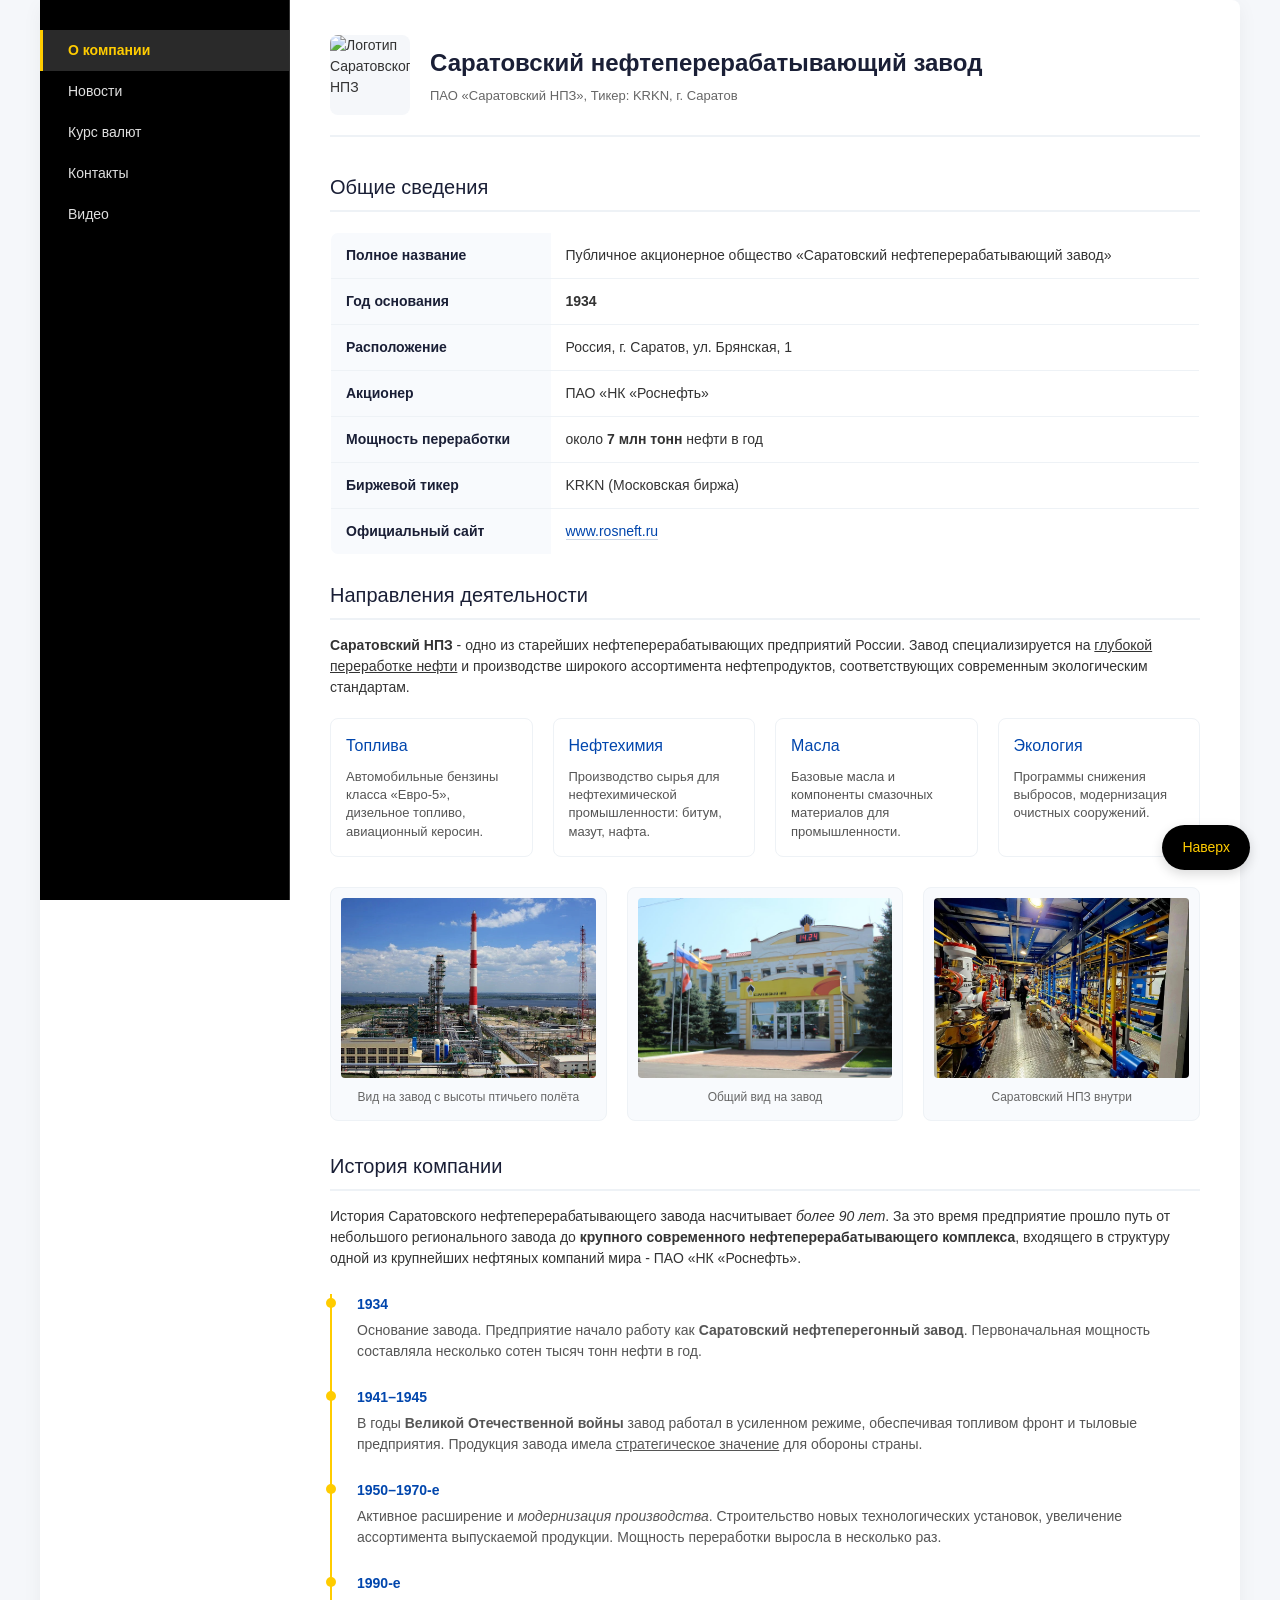
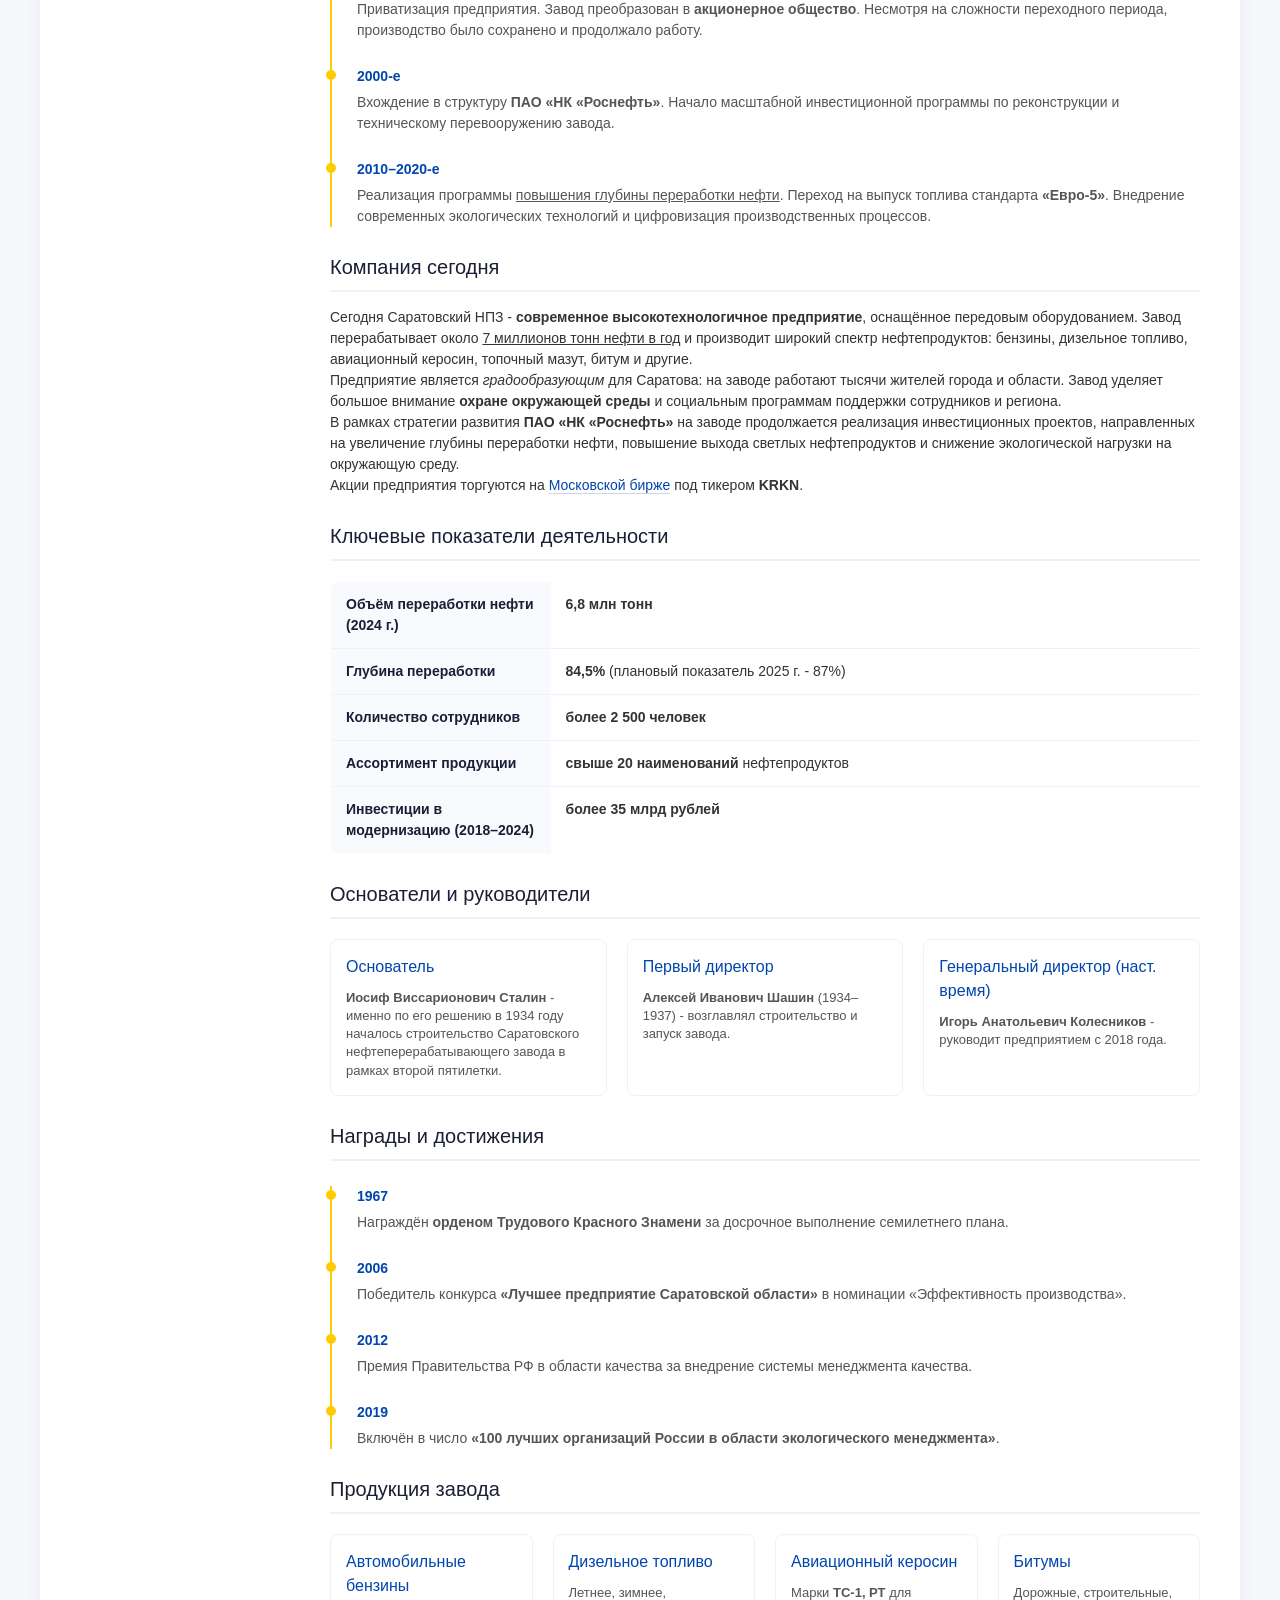
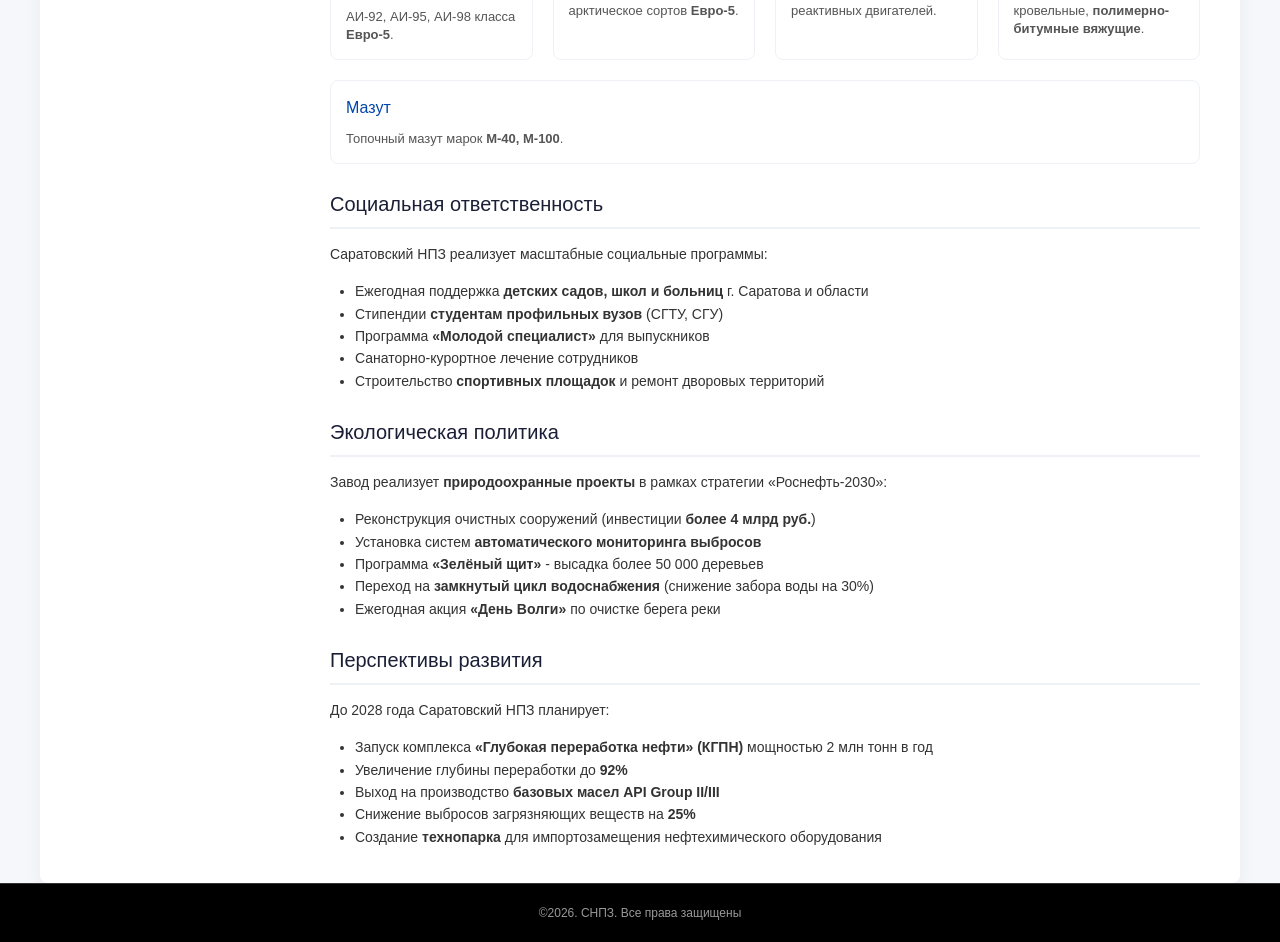
==== commit 11bb575b: "Update index.html" ====
--- a/index.html
+++ b/index.html
@@ -5,9 +5,9 @@
     <meta name="viewport" content="width=device-width, initial-scale=1.0">
     <title>ПАО "Саратовский НПЗ"</title>
     <link rel="stylesheet" href="main.css">
-    <link rel="shortcut icon" href="favicon.ico" type="image/x-icon">
-    <link rel="icon" href="favicon-32x32.png">
-    <link rel="icon" href="favicon-16x16.png">
+    <link rel="icon" type="image/x-icon" href="/favicon.ico">
+    <link rel="icon" type="image/png" sizes="16x16" href="/favicon-16x16.png">
+    <link rel="icon" type="image/png" sizes="32x32" href="/favicon-32x32.png">
     <script>
         (function() {
             var btnTop = document.getElementById('btn-top');
@@ -357,4 +357,4 @@
 <footer> ©2026. СНПЗ. Все права защищены </footer>
 
 </body>
-</html>+</html>
--- a/main.css
+++ b/main.css
@@ -10,9 +10,6 @@
     color: #333333;
     font-size: 14px;
     line-height: 1.5;
-    display: flex;
-    flex-direction: column;
-    min-height: 100vh;
 }
 
 .page-wrapper {
@@ -22,78 +19,21 @@
     background-color: white;
     box-shadow: 0 5px 20px rgba(0,0,0,0.05);
     border-radius: 8px;
-    overflow: hidden;
-    width: 100%;
-    flex: 1;
-}
-
-.sidebar {
-    width: 260px;
+    width: 100%;
+    align-items: flex-start;
+}
+
+nav {
+    width: 250px;
+    min-width: 250px;
     background-color: black;
     border-right: 1px solid #333333;
     padding: 30px 0;
-    min-height: 100vh;
-    display: flex;
-    flex-direction: column;
-}
-
-.logo-area {
-    text-align: center;
-    padding: 0 20px 20px 20px;
-    margin-bottom: 20px;
-    border-bottom: 1px solid #333333;
-}
-
-.logo-area img {
-    max-width: 100%;
-    height: auto;
-    max-height: 80px;
-}
-
-.menu {
-    list-style: none;
-    padding: 0;
-}
-
-.menu li {
-    margin-bottom: 5px;
-}
-
-.nav-link {
-    display: block;
-    padding: 10px 25px;
-    color: #e0e0e0;
-    text-decoration: none;
-    font-size: 14px;
-    font-weight: 500;
-    border-left: 3px solid transparent;
-    transition: all 0.2s ease;
-}
-
-.nav-link:hover {
-    background-color: #2a2a2a;
-    color: #ffcc00;
-    border-left-color: #ffcc00;
-}
-
-.nav-link.active {
-    background-color: #2a2a2a;
-    color: #ffcc00;
-    border-left-color: #ffcc00;
-    font-weight: 600;
-}
-
-.content {
-    flex: 1;
-    padding: 35px 40px;
-    background-color: white;
-}
-
-nav {
-    width: 250px;
-    background-color: black;
-    border-right: 1px solid #333333;
-    padding: 30px 0;
+    position: sticky;
+    top: 0;
+    align-self: flex-start;
+    height: 100vh;
+    overflow-y: auto;
 }
 
 nav a {
@@ -122,6 +62,7 @@
 
 main {
     flex: 1;
+    min-width: 0;
     padding: 35px 40px;
 }
 
@@ -130,7 +71,6 @@
     color: #1a1f36;
     margin-bottom: 8px;
     font-weight: 600;
-    letter-spacing: -0.3px;
 }
 
 h2 {
@@ -159,6 +99,42 @@
     width: 100%;
 }
 
+a.text-link {
+    color: #0146ad;
+    text-decoration: none;
+    border-bottom: 1px solid #ccd7e6;
+}
+
+a.text-link:hover {
+    color: #ffcc00;
+    border-bottom-color: #ffcc00;
+}
+
+#btn-top {
+    position: fixed;
+    bottom: 30px;
+    right: 30px;
+    background-color: black;
+    color: #ffcc00;
+    text-decoration: none;
+    padding: 12px 20px;
+    border-radius: 40px;
+    font-size: 14px;
+    font-weight: 500;
+    display: flex;
+    align-items: center;
+    justify-content: center;
+    box-shadow: 0 4px 12px rgba(0,0,0,0.15);
+    z-index: 9999;
+    font-family: 'Roboto', Arial, sans-serif;
+}
+
+#btn-top:hover {
+    background-color: #ffcc00;
+    color: black;
+    box-shadow: 0 6px 16px rgba(0,0,0,0.2);
+}
+
 .company-header {
     display: flex;
     align-items: center;
@@ -260,6 +236,7 @@
     display: flex;
     gap: 20px;
     margin: 30px 0;
+    flex-wrap: wrap;
 }
 
 .photo-placeholder {
@@ -268,6 +245,7 @@
     text-align: center;
     padding: 10px;
     border-radius: 8px;
+    flex: 1;
 }
 
 .photo-placeholder img {
@@ -404,22 +382,28 @@
     font-size: 44px;
 }
 
-.rate-info .rate-name {
+.rate-name {
     font-size: 14px;
     color: #666666;
     margin-bottom: 5px;
 }
 
-.rate-info .rate-value {
+.rate-value {
     font-size: 28px;
     font-weight: 700;
     color: #1a1f36;
 }
 
-.rate-info .rate-value span {
+.rate-value span {
     font-size: 15px;
     color: #666666;
     font-weight: normal;
+}
+
+.rate-status {
+    font-size: 14px;
+    color: #888888;
+    font-style: italic;
 }
 
 .rate-date {
@@ -499,12 +483,18 @@
     font-weight: 500;
 }
 
-.chart-container {
+.chart-scroll-wrapper {
     background-color: white;
     border: 1px solid #eef2f6;
     border-radius: 8px;
     padding: 20px;
+    width: 100%;
     overflow-x: auto;
+    overflow-y: hidden;
+}
+
+#bar-chart {
+    display: block;
 }
 
 #chart-loading {
@@ -649,7 +639,7 @@
 .video-wrapper {
     position: relative;
     width: 100%;
-    padding-bottom: 56.25%;
+    padding-bottom: 56%;
     height: 0;
     overflow: hidden;
     border-radius: 8px;
@@ -664,7 +654,6 @@
     height: 100%;
     border: none;
 }
-
 .video-link {
     display: inline-block;
     margin-top: 15px;
@@ -677,78 +666,4 @@
 .video-link:hover {
     text-decoration: underline;
     color: #ffcc00;
-}
-
-a.text-link {
-    color: #0146ad;
-    text-decoration: none;
-    border-bottom: 1px solid #ccd7e6;
-}
-
-a.text-link:hover {
-    color: #ffcc00;
-    border-bottom-color: #ffcc00;
-}
-
-.go-top {
-    position: fixed;
-    bottom: 30px;
-    right: 30px;
-    background-color: black;
-    color: #ffcc00;
-    text-decoration: none;
-    padding: 12px 20px;
-    border-radius: 40px;
-    font-size: 14px;
-    font-weight: 500;
-    display: flex;
-    align-items: center;
-    justify-content: center;
-    transition: all 0.3s ease;
-    box-shadow: 0 4px 12px rgba(0,0,0,0.15);
-    z-index: 999;
-    font-family: 'Roboto', Arial, sans-serif;
-    letter-spacing: 0.5px;
-}
-
-.go-top:hover {
-    background-color: #ffcc00;
-    color: black;
-    transform: translateY(-3px);
-    box-shadow: 0 6px 16px rgba(0,0,0,0.2);
-}
-
-#btn-top {
-    position: fixed;
-    bottom: 30px;
-    right: 30px;
-    background-color: black;
-    color: #ffcc00;
-    text-decoration: none;
-    padding: 12px 20px;
-    border-radius: 40px;
-    font-size: 14px;
-    font-weight: 500;
-    display: flex;
-    align-items: center;
-    justify-content: center;
-    opacity: 0;
-    visibility: hidden;
-    transition: all 0.3s ease;
-    box-shadow: 0 4px 12px rgba(0,0,0,0.15);
-    z-index: 999;
-    font-family: 'Roboto', Arial, sans-serif;
-    letter-spacing: 0.5px;
-}
-
-#btn-top.show {
-    opacity: 1;
-    visibility: visible;
-}
-
-#btn-top:hover {
-    background-color: #ffcc00;
-    color: black;
-    transform: translateY(-3px);
-    box-shadow: 0 6px 16px rgba(0,0,0,0.2);
 }
